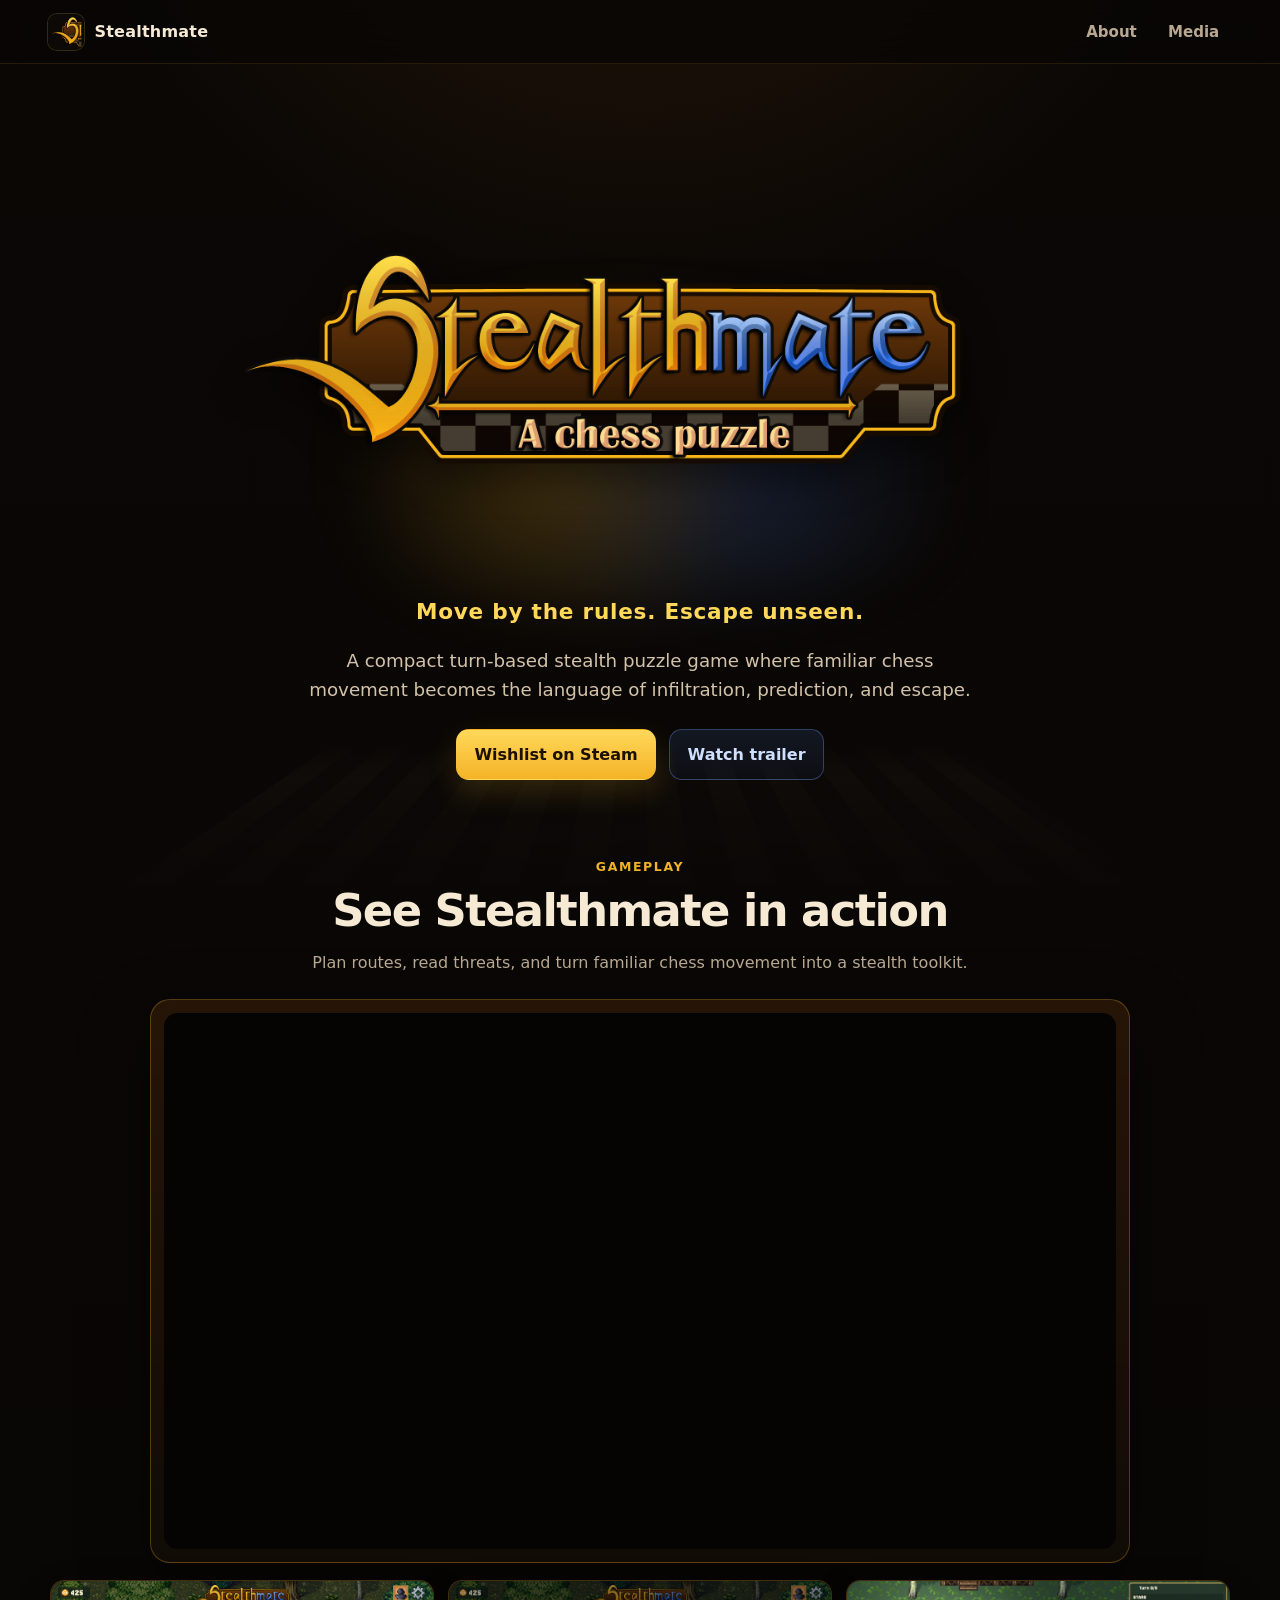
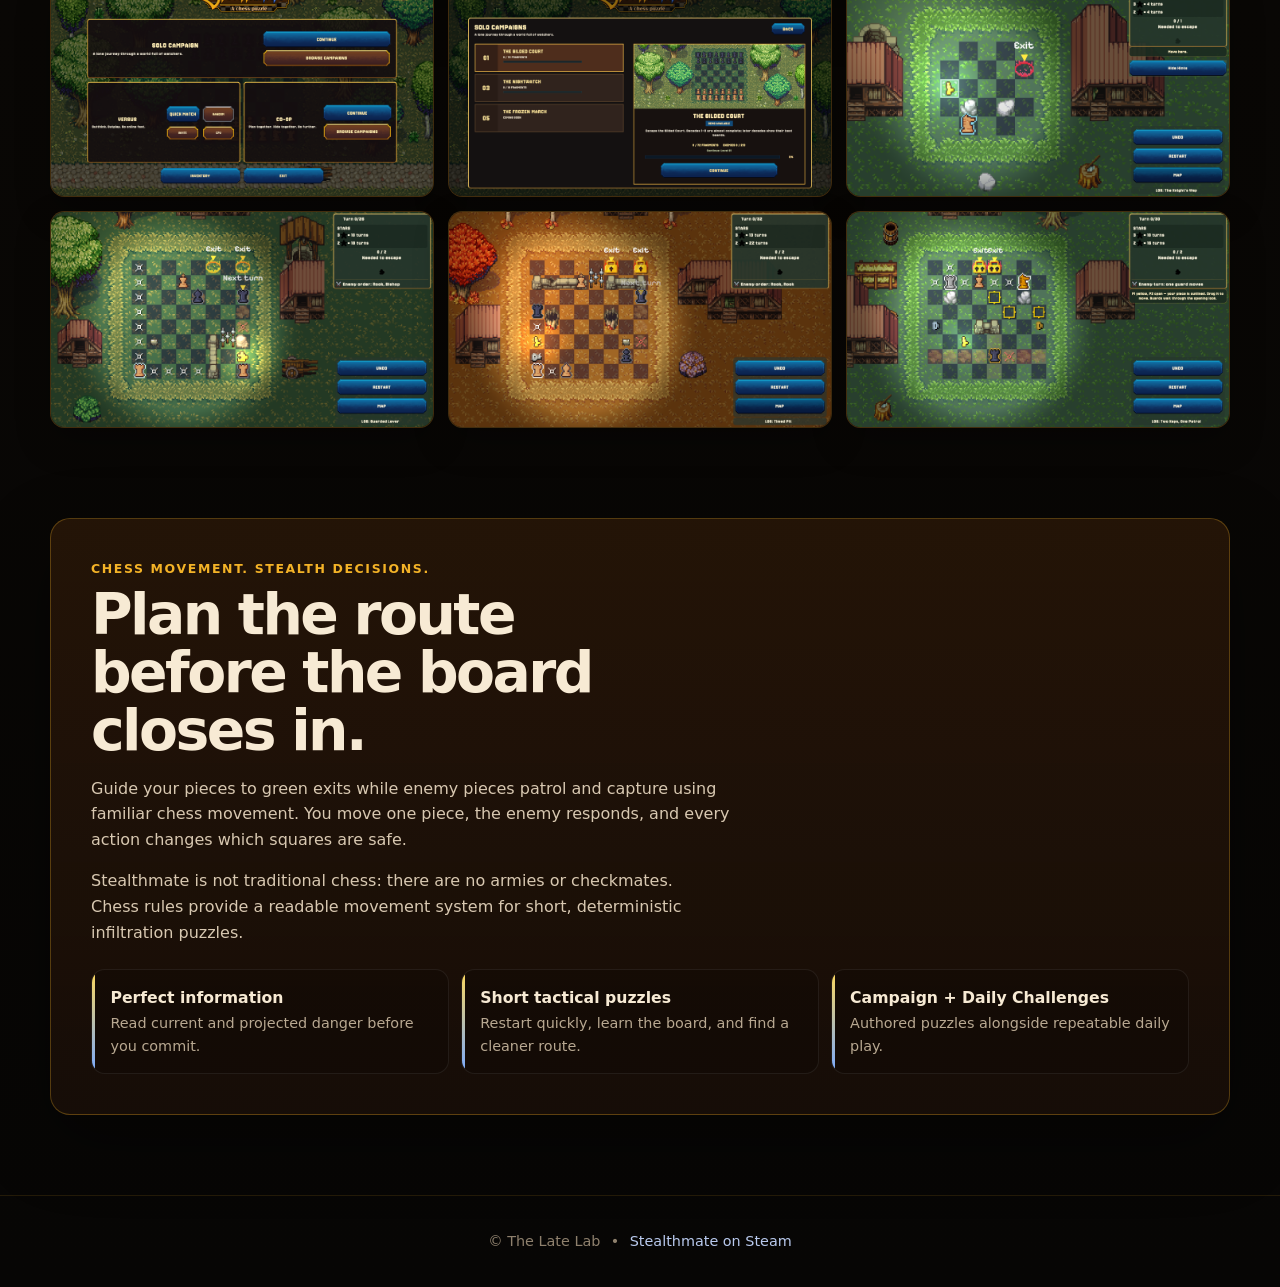
==== index.html @ ccfec822 "Embed the trailer from YouTube instead of the local MKV The MKV container does not play in Safari an" ====
<!doctype html>
<html lang="en">
<head>
  <meta charset="utf-8">
  <meta name="viewport" content="width=device-width, initial-scale=1">
  <title>Stealthmate — A Chess Puzzle</title>
  <meta name="description" content="A compact turn-based stealth puzzle game built around familiar chess movement. Move by the rules. Escape unseen.">
  <meta name="theme-color" content="#0d0906">
  <link rel="canonical" href="https://thelatelab.com/">
  <link rel="icon" type="image/png" href="assets/favicon.png">
  <meta property="og:type" content="website">
  <meta property="og:title" content="Stealthmate — A Chess Puzzle">
  <meta property="og:description" content="Move by the rules. Escape unseen. A turn-based stealth puzzle game built around familiar chess movement.">
  <meta property="og:url" content="https://thelatelab.com/">
  <meta property="og:image" content="https://thelatelab.com/assets/social-preview.jpg">
  <meta name="twitter:card" content="summary_large_image">
  <meta name="twitter:title" content="Stealthmate — A Chess Puzzle">
  <meta name="twitter:description" content="Move by the rules. Escape unseen.">
  <meta name="twitter:image" content="https://thelatelab.com/assets/social-preview.jpg">
  <link rel="stylesheet" href="styles.css">
</head>
<body>
  <a class="skip-link" href="#media">Skip to content</a>

  <header class="site-header">
    <a class="brand" href="#top" aria-label="Stealthmate home">
      <img src="assets/favicon.png" alt="" width="36" height="36">
      <span>Stealthmate</span>
    </a>
    <nav aria-label="Primary navigation">
      <a href="#about">About</a>
      <a href="#media">Media</a>
    </nav>
  </header>

  <main id="top">
    <section class="hero">
      <div class="hero-glow" aria-hidden="true"></div>
      <img
        class="hero-logo"
        src="assets/stealthmate-logo.png"
        alt="Stealthmate — A chess puzzle"
        width="1024"
        height="512"
      >
      <p class="tagline">Move by the rules. Escape unseen.</p>
      <p class="hero-copy">
        A compact turn-based stealth puzzle game where familiar chess movement becomes
        the language of infiltration, prediction, and escape.
      </p>
      <div class="hero-actions">
        <a class="button button-primary" href="https://store.steampowered.com/app/5141490/Stealthmate_A_chess_puzzle/">Wishlist on Steam</a>
        <a class="button button-secondary" href="#media">Watch trailer</a>
      </div>
    </section>

    <section class="media-section" id="media" aria-labelledby="media-title">
      <div class="section-heading">
        <p class="eyebrow">Gameplay</p>
        <h2 id="media-title">See Stealthmate in action</h2>
        <p>Plan routes, read threats, and turn familiar chess movement into a stealth toolkit.</p>
      </div>

      <div class="trailer-card">
        <iframe
          class="trailer-video"
          src="https://www.youtube-nocookie.com/embed/S05xS2dZ-og?rel=0"
          title="Stealthmate trailer"
          allow="accelerometer; autoplay; clipboard-write; encrypted-media; gyroscope; picture-in-picture; web-share"
          referrerpolicy="strict-origin-when-cross-origin"
          allowfullscreen
        ></iframe>
      </div>

      <div class="screenshot-grid" aria-label="Stealthmate gameplay screenshots">
        <a href="assets/Image%20Sequence_001_0000.png" class="screenshot-card">
          <img src="assets/Image%20Sequence_001_0000.png" alt="Stealthmate main menu with Solo Campaign, Versus and Co-op modes" width="1920" height="1080" loading="lazy">
        </a>
        <a href="assets/Image%20Sequence_001_0172.png" class="screenshot-card">
          <img src="assets/Image%20Sequence_001_0172.png" alt="Solo campaign selection showing The Gilded Court, The Nightwatch and The Frozen March" width="1920" height="1080" loading="lazy">
        </a>
        <a href="assets/Image%20Sequence_001_0585.png" class="screenshot-card">
          <img src="assets/Image%20Sequence_001_0585.png" alt="A knight sneaking toward the exit on a small forest board" width="1920" height="1080" loading="lazy">
        </a>
        <a href="assets/Image%20Sequence_002_0000.png" class="screenshot-card">
          <img src="assets/Image%20Sequence_002_0000.png" alt="Guarded Lever puzzle with enemy rook and bishop patrolling near two exits" width="1920" height="1080" loading="lazy">
        </a>
        <a href="assets/Image%20Sequence_002_0072.png" class="screenshot-card">
          <img src="assets/Image%20Sequence_002_0072.png" alt="Timed Pit puzzle on an autumn board with locked exits and enemy rooks" width="1920" height="1080" loading="lazy">
        </a>
        <a href="assets/Image%20Sequence_002_0467.png" class="screenshot-card">
          <img src="assets/Image%20Sequence_002_0467.png" alt="Two Keys, One Patrol co-op puzzle with keys, locked exits and a guard rook" width="1920" height="1080" loading="lazy">
        </a>
      </div>
    </section>

    <section class="content-grid" aria-label="Stealthmate">
      <article class="about-card" id="about">
        <p class="eyebrow">Chess movement. Stealth decisions.</p>
        <h1>Plan the route before the board closes in.</h1>
        <p>
          Guide your pieces to green exits while enemy pieces patrol and capture using
          familiar chess movement. You move one piece, the enemy responds, and every
          action changes which squares are safe.
        </p>
        <p>
          Stealthmate is not traditional chess: there are no armies or checkmates.
          Chess rules provide a readable movement system for short, deterministic
          infiltration puzzles.
        </p>

        <div class="feature-list" aria-label="Game features">
          <div class="feature">
            <strong>Perfect information</strong>
            <span>Read current and projected danger before you commit.</span>
          </div>
          <div class="feature">
            <strong>Short tactical puzzles</strong>
            <span>Restart quickly, learn the board, and find a cleaner route.</span>
          </div>
          <div class="feature">
            <strong>Campaign + Daily Challenges</strong>
            <span>Authored puzzles alongside repeatable daily play.</span>
          </div>
        </div>
      </article>
    </section>
  </main>

  <footer>
    <span>© The Late Lab</span>
    <span aria-hidden="true">•</span>
    <a href="https://store.steampowered.com/app/5141490/Stealthmate_A_chess_puzzle/">Stealthmate on Steam</a>
  </footer>
</body>
</html>
---- styles.css ----
:root {
  --bg: #090705;
  --bg-raised: #120c07;
  --panel: #1b1008;
  --panel-2: #2b1608;
  --line: rgba(244, 179, 39, 0.28);
  --gold: #f4b327;
  --gold-bright: #ffd85a;
  --blue: #78a9ff;
  --blue-deep: #315fbc;
  --cream: #f5dfbb;
  --text: #f7ead4;
  --muted: #b8a891;
  --shadow: 0 26px 70px rgba(0, 0, 0, 0.38);
}

* { box-sizing: border-box; }

html {
  scroll-behavior: smooth;
  color-scheme: dark;
}

body {
  margin: 0;
  min-width: 280px;
  background:
    radial-gradient(circle at 50% -10%, rgba(111, 66, 17, 0.32), transparent 38rem),
    linear-gradient(180deg, #0a0705 0%, #090705 55%, #070605 100%);
  color: var(--text);
  font-family: Inter, ui-sans-serif, system-ui, -apple-system, BlinkMacSystemFont, "Segoe UI", sans-serif;
  line-height: 1.6;
}

a { color: inherit; }

.skip-link {
  position: absolute;
  left: 1rem;
  top: -4rem;
  z-index: 100;
  padding: .7rem 1rem;
  border-radius: .5rem;
  background: var(--gold);
  color: #201100;
  font-weight: 800;
}

.skip-link:focus { top: 1rem; }

.site-header {
  position: sticky;
  top: 0;
  z-index: 20;
  display: flex;
  align-items: center;
  justify-content: space-between;
  min-height: 64px;
  padding: .75rem clamp(1rem, 4vw, 3rem);
  border-bottom: 1px solid rgba(244, 179, 39, .12);
  background: rgba(9, 7, 5, .84);
  backdrop-filter: blur(16px);
}

.brand {
  display: inline-flex;
  align-items: center;
  gap: .65rem;
  text-decoration: none;
  font-weight: 850;
  letter-spacing: .015em;
}

.brand img {
  border-radius: 9px;
  box-shadow: 0 0 0 1px rgba(255, 216, 90, .18);
}

nav {
  display: flex;
  align-items: center;
  gap: .35rem;
}

nav a {
  padding: .48rem .8rem;
  border-radius: .65rem;
  color: var(--muted);
  text-decoration: none;
  font-size: .94rem;
  font-weight: 700;
}

nav a:hover,
nav a:focus-visible {
  color: var(--text);
  background: rgba(255, 255, 255, .06);
}

main {
  width: min(1180px, calc(100% - 2rem));
  margin: 0 auto;
}

.hero {
  position: relative;
  isolation: isolate;
  display: grid;
  place-items: center;
  text-align: center;
  padding: clamp(3.5rem, 8vw, 7rem) 0 clamp(3rem, 6vw, 5rem);
}

.hero::after {
  content: "";
  position: absolute;
  z-index: -2;
  inset: 24% 10% 0;
  background:
    linear-gradient(90deg, rgba(75, 62, 49, .11) 50%, rgba(24, 20, 16, .11) 50%);
  background-size: 80px 80px;
  mask-image: linear-gradient(180deg, transparent 0%, rgba(0,0,0,.7) 32%, transparent 95%);
  transform: perspective(800px) rotateX(68deg) translateY(22%);
  transform-origin: center bottom;
}

.hero-glow {
  position: absolute;
  z-index: -1;
  width: min(760px, 90vw);
  height: 300px;
  border-radius: 50%;
  background:
    radial-gradient(circle at 38% 50%, rgba(244, 179, 39, .24), transparent 42%),
    radial-gradient(circle at 64% 55%, rgba(76, 128, 231, .19), transparent 42%);
  filter: blur(30px);
}

.hero-logo {
  width: min(850px, 94vw);
  height: auto;
  object-fit: contain;
  filter: drop-shadow(0 16px 18px rgba(0,0,0,.46));
}

.tagline {
  margin: .2rem 0 0;
  color: var(--gold-bright);
  font-size: clamp(1.05rem, 2.3vw, 1.35rem);
  font-weight: 850;
  letter-spacing: .035em;
}

.hero-copy {
  max-width: 690px;
  margin: 1rem auto 0;
  color: #d3c2aa;
  font-size: clamp(1rem, 1.8vw, 1.14rem);
}

.hero-actions {
  display: flex;
  flex-wrap: wrap;
  justify-content: center;
  gap: .8rem;
  margin-top: 1.6rem;
}

.button {
  display: inline-flex;
  min-height: 46px;
  align-items: center;
  justify-content: center;
  padding: .72rem 1.1rem;
  border: 1px solid transparent;
  border-radius: .8rem;
  text-decoration: none;
  font-weight: 850;
  transition: transform .15s ease, box-shadow .15s ease, border-color .15s ease;
}

.button:hover { transform: translateY(-1px); }

.button-primary {
  color: #1c1000;
  background: linear-gradient(180deg, var(--gold-bright), var(--gold));
  box-shadow: 0 12px 30px rgba(244, 179, 39, .16);
}

.button-secondary {
  border-color: rgba(120, 169, 255, .32);
  color: #cfe0ff;
  background: linear-gradient(180deg, rgba(81, 126, 217, .14), rgba(31, 62, 124, .10));
}

.media-section {
  scroll-margin-top: 88px;
  padding: 0 0 clamp(4rem, 7vw, 6rem);
}

.section-heading {
  max-width: 720px;
  margin: 0 auto 1.5rem;
  text-align: center;
}

.section-heading h2 {
  font-size: clamp(1.8rem, 4vw, 2.8rem);
  letter-spacing: -.035em;
}

.section-heading > p:last-child {
  margin: .75rem auto 0;
  color: var(--muted);
}

.trailer-card {
  width: min(100%, 980px);
  margin: 0 auto;
  padding: .8rem;
  border: 1px solid var(--line);
  border-radius: 1.25rem;
  background: linear-gradient(180deg, rgba(52, 28, 9, .68), rgba(18, 12, 7, .96));
  box-shadow: var(--shadow);
}

.trailer-video {
  display: block;
  width: 100%;
  aspect-ratio: 16 / 9;
  border: 0;
  border-radius: .85rem;
  background: #050403;
}


.screenshot-grid {
  display: grid;
  grid-template-columns: repeat(3, minmax(0, 1fr));
  gap: .9rem;
  margin-top: 1.1rem;
}

.screenshot-card {
  position: relative;
  display: block;
  overflow: hidden;
  border: 1px solid rgba(244, 179, 39, .18);
  border-radius: .9rem;
  background: var(--panel);
  box-shadow: 0 14px 34px rgba(0, 0, 0, .28);
}

.screenshot-card::after {
  content: "View full size";
  position: absolute;
  right: .55rem;
  bottom: .55rem;
  padding: .3rem .55rem;
  border: 1px solid rgba(255,255,255,.11);
  border-radius: .45rem;
  background: rgba(8, 6, 4, .78);
  color: var(--cream);
  font-size: .72rem;
  font-weight: 800;
  opacity: 0;
  transform: translateY(5px);
  transition: opacity .15s ease, transform .15s ease;
}

.screenshot-card:hover::after,
.screenshot-card:focus-visible::after {
  opacity: 1;
  transform: translateY(0);
}

.screenshot-card img {
  display: block;
  width: 100%;
  height: auto;
  aspect-ratio: 16 / 9;
  object-fit: cover;
  transition: transform .2s ease;
}

.screenshot-card:hover img,
.screenshot-card:focus-visible img {
  transform: scale(1.015);
}

.content-grid {
  display: grid;
  grid-template-columns: minmax(0, 1fr);
  gap: clamp(1rem, 3vw, 2.4rem);
  padding-bottom: 5rem;
}

.about-card {
  scroll-margin-top: 88px;
  border: 1px solid var(--line);
  border-radius: 1.25rem;
  background:
    linear-gradient(180deg, rgba(52, 28, 9, .64), rgba(24, 14, 8, .92));
  box-shadow: var(--shadow);
  padding: clamp(1.45rem, 4vw, 2.5rem);
}

.eyebrow {
  margin: 0 0 .45rem;
  color: var(--gold);
  font-size: .78rem;
  font-weight: 900;
  letter-spacing: .13em;
  text-transform: uppercase;
}

h1, h2, p { text-wrap: pretty; }

h1 {
  max-width: 15ch;
  margin: 0 0 1rem;
  font-size: clamp(2rem, 5vw, 3.55rem);
  line-height: 1.02;
  letter-spacing: -.045em;
}

h2 {
  margin: 0;
  font-size: 1.45rem;
  line-height: 1.2;
}

.about-card > p:not(.eyebrow) {
  max-width: 64ch;
  color: #d8c8b1;
}

.feature-list {
  display: grid;
  gap: .72rem;
  grid-template-columns: repeat(3, minmax(0, 1fr));
  margin-top: 1.5rem;
}

.feature {
  position: relative;
  display: grid;
  gap: .15rem;
  padding: .9rem 1rem .9rem 1.15rem;
  border: 1px solid rgba(255,255,255,.07);
  border-radius: .85rem;
  background: rgba(0,0,0,.17);
  overflow: hidden;
}

.feature::before {
  content: "";
  position: absolute;
  inset: 0 auto 0 0;
  width: 3px;
  background: linear-gradient(var(--gold-bright), var(--blue));
}

.feature strong { font-size: .98rem; }
.feature span { color: var(--muted); font-size: .9rem; }


footer {
  display: flex;
  justify-content: center;
  align-items: center;
  gap: .65rem;
  min-height: 92px;
  padding: 1.5rem;
  border-top: 1px solid rgba(244, 179, 39, .12);
  color: #8e806d;
  font-size: .9rem;
}

footer a { color: #b8c9ed; text-decoration: none; }

@media (max-width: 700px) {
  .site-header { padding-inline: 1rem; }
  .hero { padding-top: 2.7rem; }
  .hero-actions { width: 100%; }
  .button { flex: 1 1 100%; }
  .screenshot-grid { grid-template-columns: 1fr; }
  .screenshot-card::after { opacity: 1; transform: none; }
  .feature-list { grid-template-columns: 1fr; }
  footer { flex-wrap: wrap; }
}

@media (prefers-reduced-motion: reduce) {
  html { scroll-behavior: auto; }
  .button,
  .screenshot-card::after,
  .screenshot-card img { transition: none; }
}
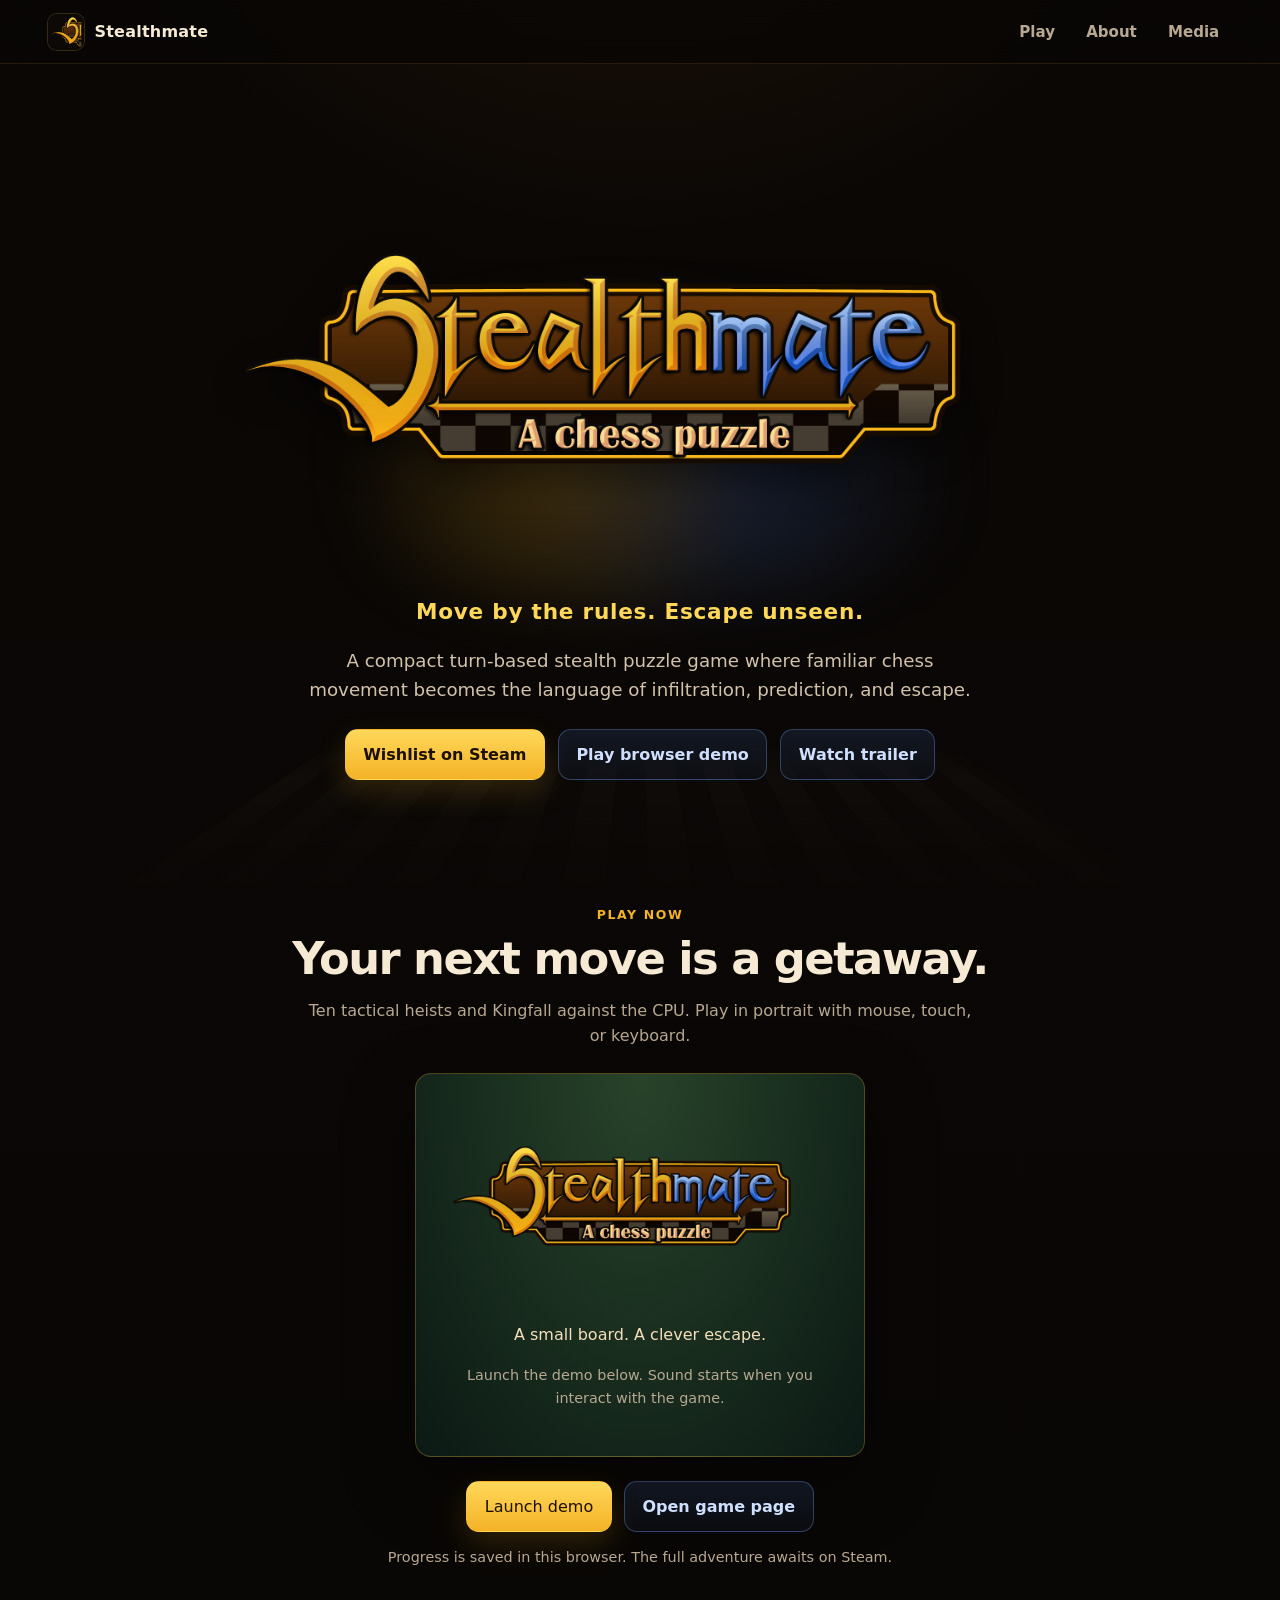
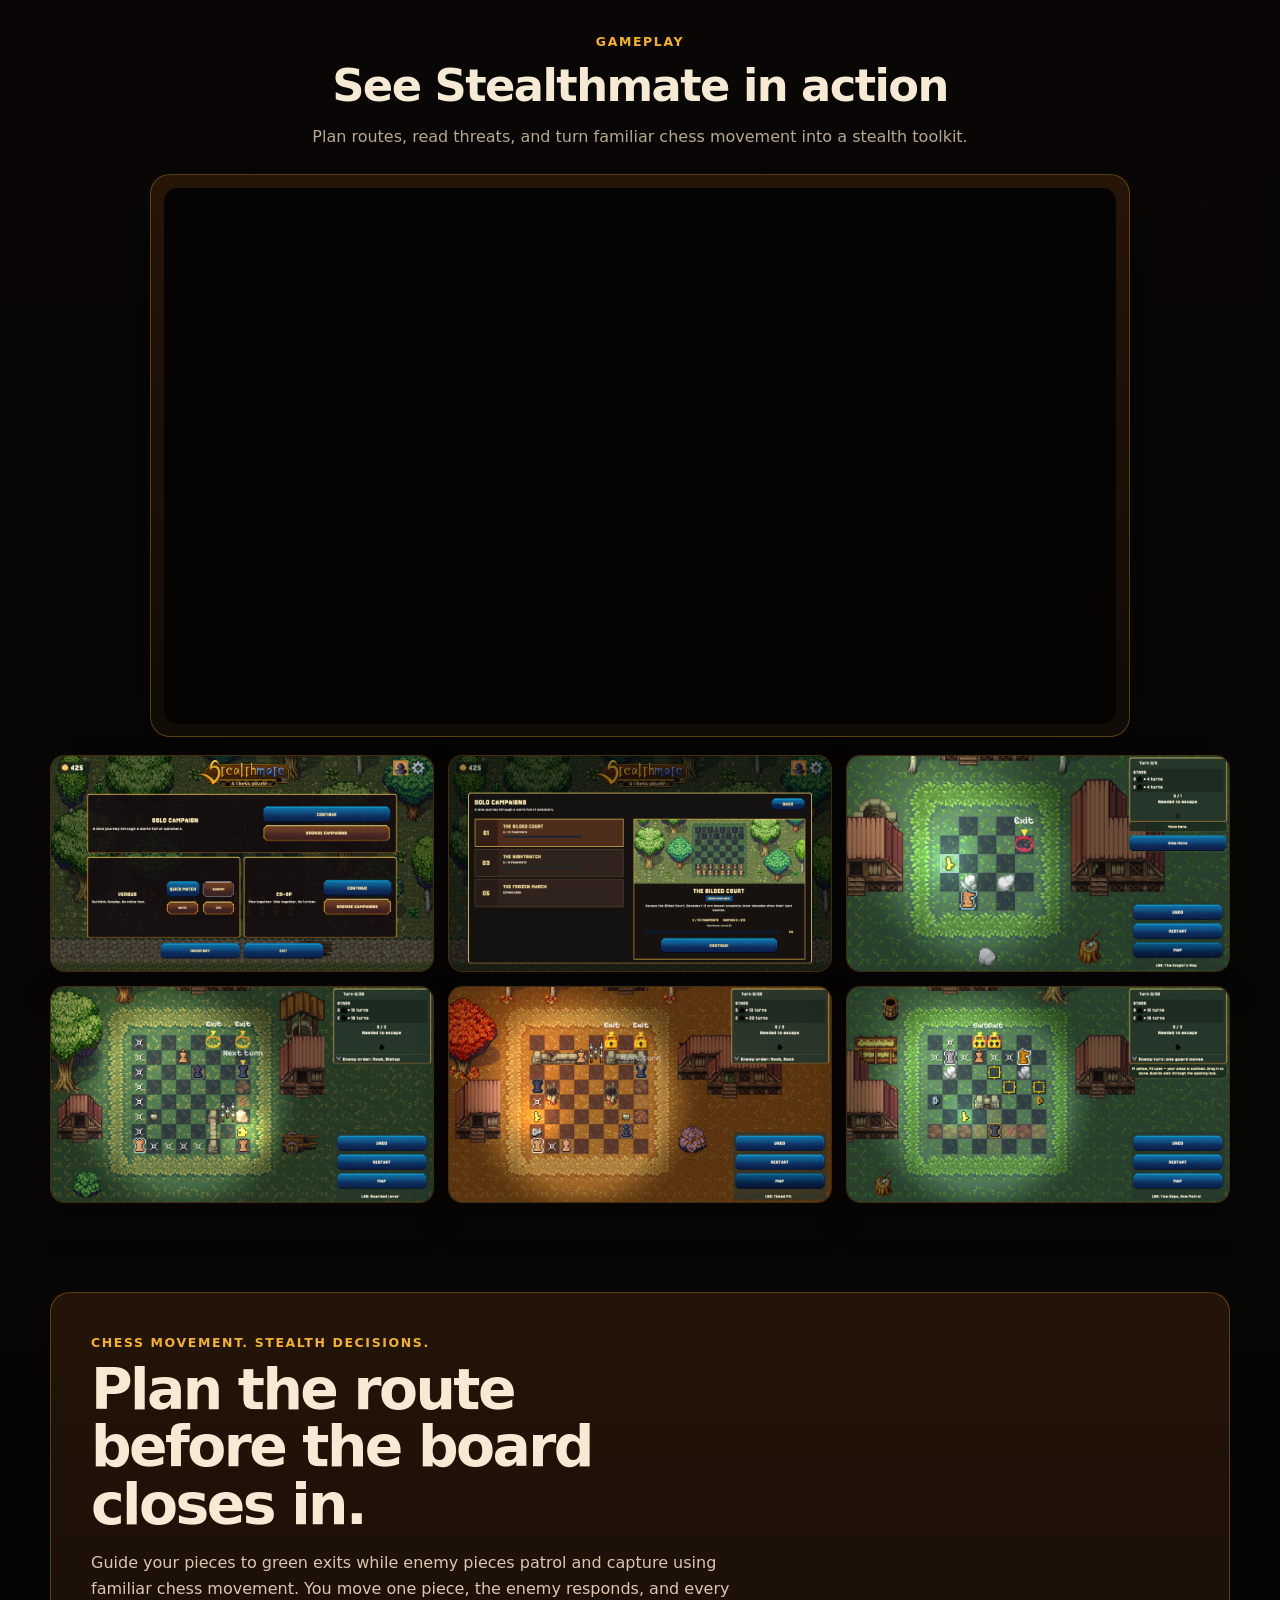
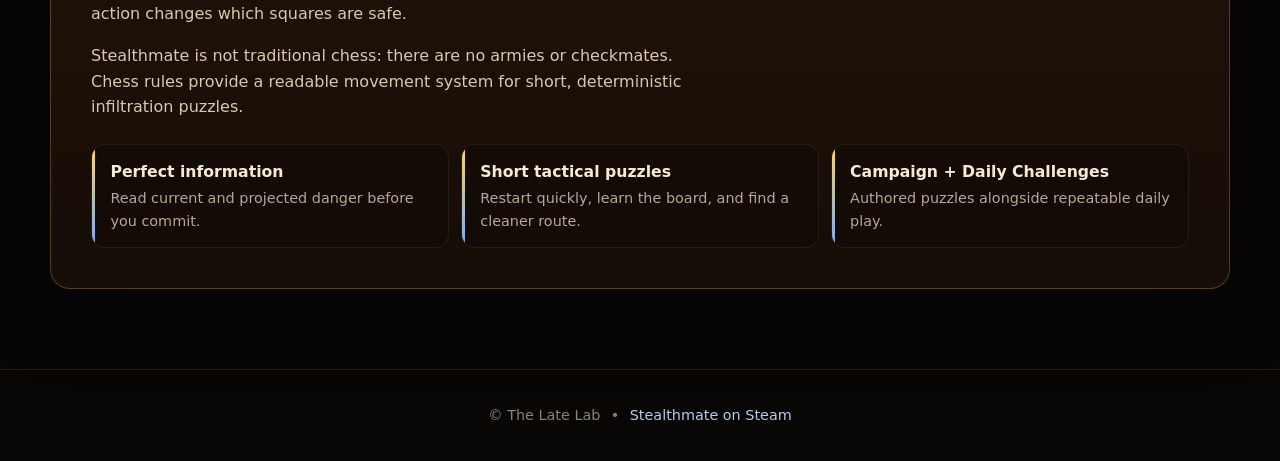
==== commit 07f01c16: "Embed the browser demo and publish production files from private source" ====
--- a/index.html
+++ b/index.html
@@ -28,6 +28,7 @@
       <span>Stealthmate</span>
     </a>
     <nav aria-label="Primary navigation">
+      <a href="#play">Play</a>
       <a href="#about">About</a>
       <a href="#media">Media</a>
     </nav>
@@ -50,8 +51,31 @@
       </p>
       <div class="hero-actions">
         <a class="button button-primary" href="https://store.steampowered.com/app/5141490/Stealthmate_A_chess_puzzle/">Wishlist on Steam</a>
+        <a class="button button-secondary" href="#play">Play browser demo</a>
         <a class="button button-secondary" href="#media">Watch trailer</a>
       </div>
+    </section>
+
+    <section class="demo-section" id="play" aria-labelledby="demo-title">
+      <div class="section-heading">
+        <p class="eyebrow">Play now</p>
+        <h2 id="demo-title">Your next move is a getaway.</h2>
+        <p>Ten tactical heists and Kingfall against the CPU. Play in portrait with mouse, touch, or keyboard.</p>
+      </div>
+      <div id="demo-slot" class="demo-slot">
+        <div class="demo-cover">
+          <img src="assets/stealthmate-logo.png" alt="Stealthmate" width="1024" height="512" loading="lazy">
+          <p>A small board. A clever escape.</p>
+          <p>Launch the demo below. Sound starts when you interact with the game.</p>
+        </div>
+      </div>
+      <div class="demo-controls">
+        <button class="button button-primary" id="launch-demo" type="button">Launch demo</button>
+        <button class="button button-secondary" id="fullscreen-demo" type="button" hidden>Fullscreen</button>
+        <a class="button button-secondary" href="/play/stealthmate/">Open game page</a>
+      </div>
+      <noscript><p><a href="/play/stealthmate/">Play the demo on its own page.</a></p></noscript>
+      <p class="demo-note">Progress is saved in this browser. The full adventure awaits on Steam.</p>
     </section>
 
     <section class="media-section" id="media" aria-labelledby="media-title">
@@ -64,7 +88,7 @@
       <div class="trailer-card">
         <iframe
           class="trailer-video"
-          src="https://www.youtube-nocookie.com/embed/S05xS2dZ-og?rel=0"
+          src="https://www.youtube-nocookie.com/embed/5FUGb1wfIfI?rel=0"
           title="Stealthmate trailer"
           allow="accelerometer; autoplay; clipboard-write; encrypted-media; gyroscope; picture-in-picture; web-share"
           referrerpolicy="strict-origin-when-cross-origin"
@@ -132,5 +156,6 @@
     <span aria-hidden="true">•</span>
     <a href="https://store.steampowered.com/app/5141490/Stealthmate_A_chess_puzzle/">Stealthmate on Steam</a>
   </footer>
+  <script src="demo.js" defer></script>
 </body>
 </html>
--- a/styles.css
+++ b/styles.css
@@ -396,3 +396,16 @@
   .screenshot-card::after,
   .screenshot-card img { transition: none; }
 }
+.demo-section { max-width: 1100px; margin: 0 auto; padding: 3rem 1.5rem; text-align: center; scroll-margin-top: 80px; }
+.demo-slot { display: grid; place-items: center; min-height: 320px; margin: 1.5rem auto; }
+.demo-cover { width: min(100%, 450px); padding: 2rem 1.5rem; border: 1px solid var(--line); border-radius: 1rem; background: radial-gradient(ellipse at top, #28432a, #0b1914); box-shadow: var(--shadow); }
+.demo-cover img { display: block; width: 100%; height: auto; }
+.demo-cover p { color: var(--cream); }
+.demo-cover p:last-child { font-size: .9rem; color: var(--muted); }
+.demo-frame { display: block; width: min(100%, 450px); aspect-ratio: 9 / 16; height: auto; border: 1px solid var(--line); border-radius: .75rem; background: #0b1926; box-shadow: var(--shadow); }
+.demo-frame:fullscreen { width: 100vw; height: 100dvh; border: 0; border-radius: 0; }
+.demo-controls { display: flex; justify-content: center; flex-wrap: wrap; gap: .75rem; }
+.demo-controls button { font: inherit; cursor: pointer; }
+.demo-controls [hidden] { display: none; }
+.demo-note { color: var(--muted); font-size: .9rem; }
+@media (max-width: 700px) { .demo-section { padding-inline: 1rem; } }
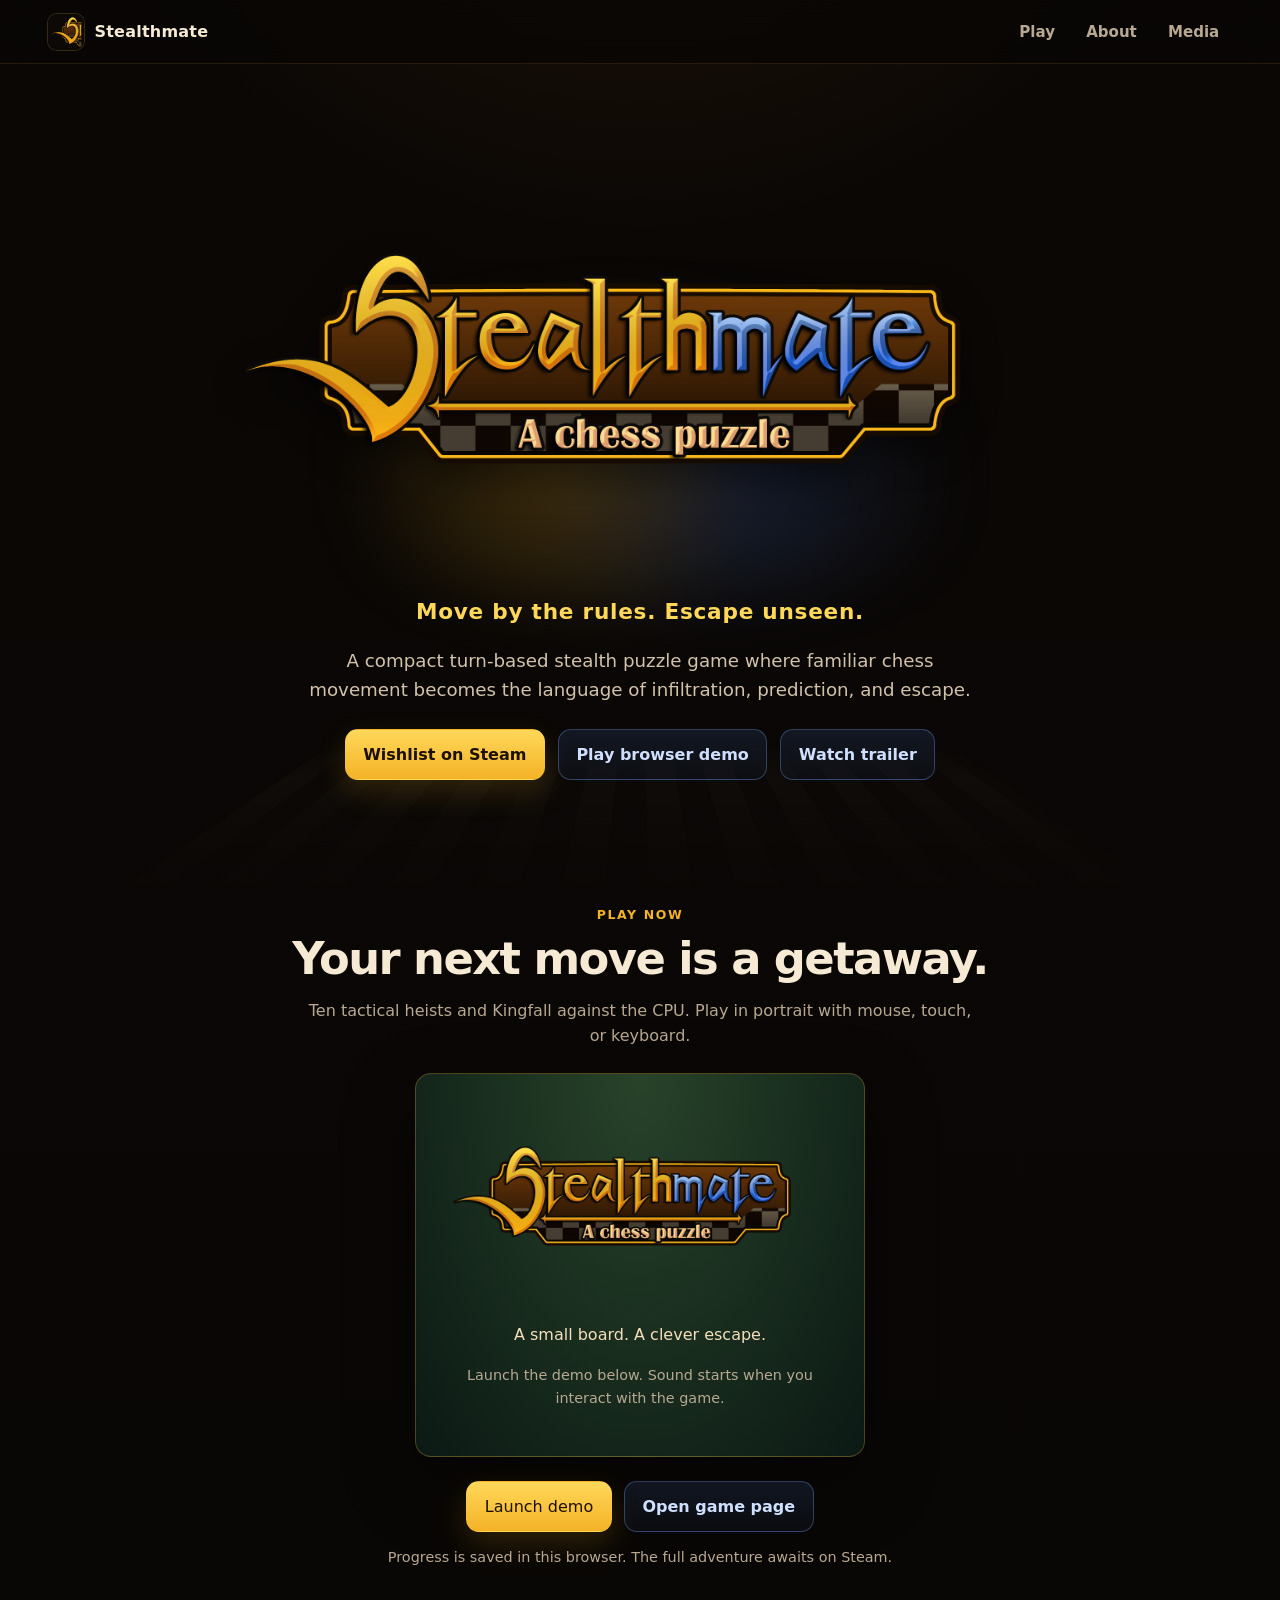
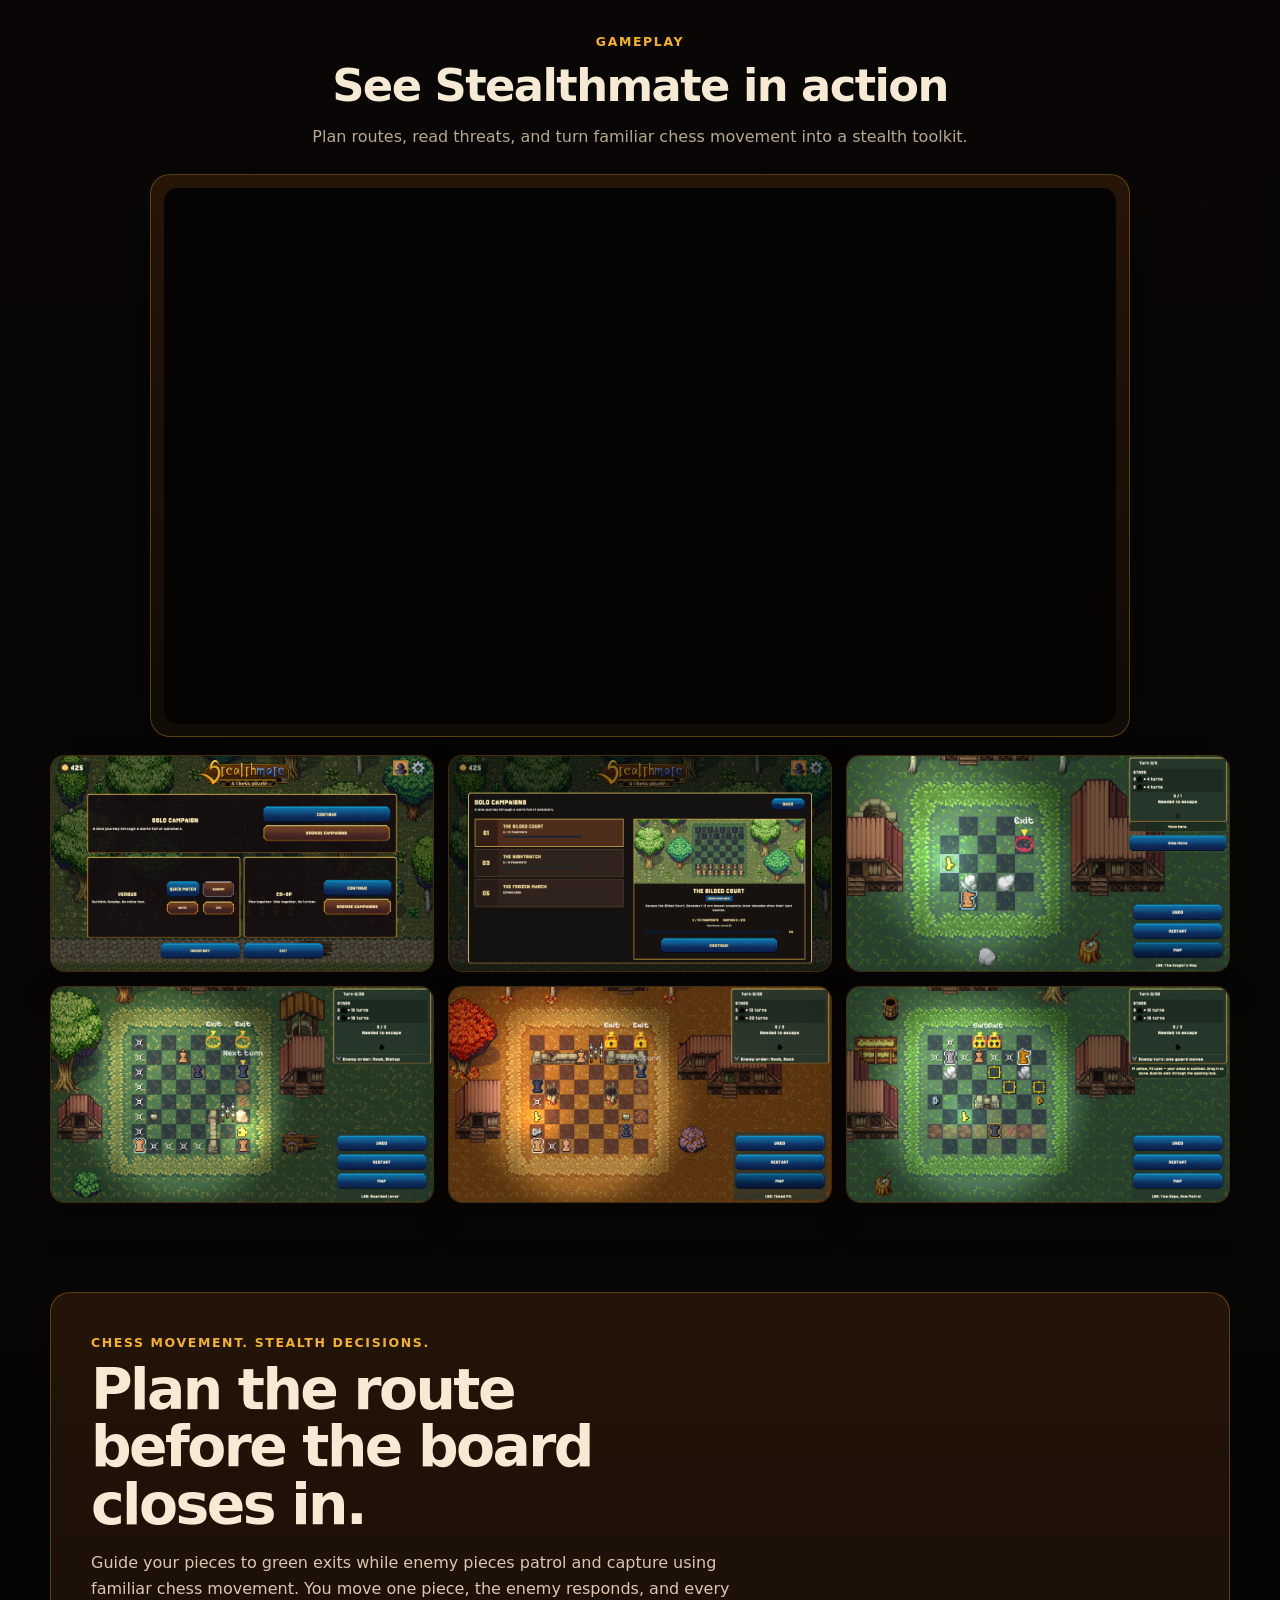
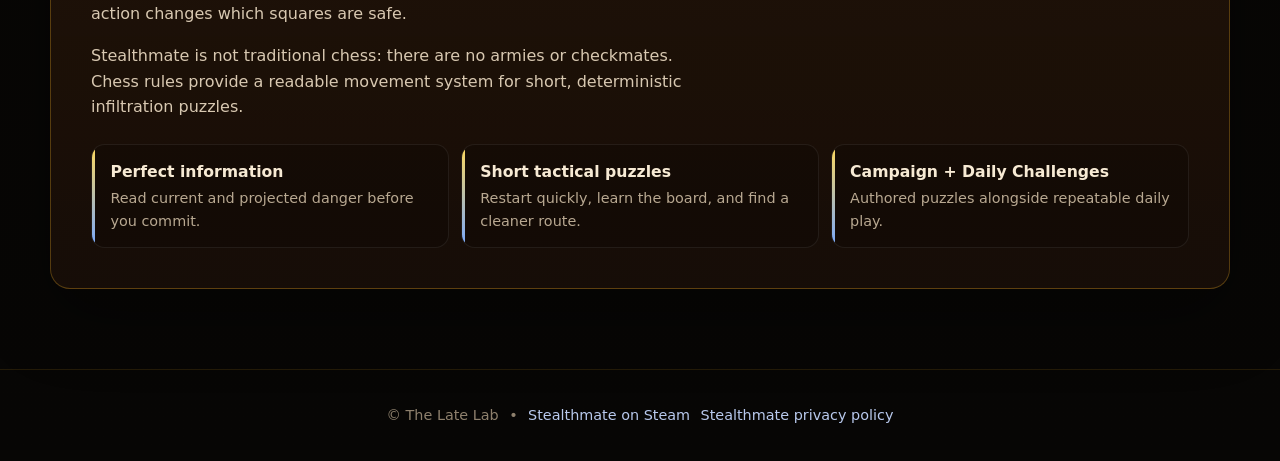
==== commit 5caec499: "Publish Stealthmate privacy notice and browser demo disclosures" ====
--- a/index.html
+++ b/index.html
@@ -155,6 +155,7 @@
     <span>© The Late Lab</span>
     <span aria-hidden="true">•</span>
     <a href="https://store.steampowered.com/app/5141490/Stealthmate_A_chess_puzzle/">Stealthmate on Steam</a>
+    <a href="/stealthmate/policy/">Stealthmate privacy policy</a>
   </footer>
   <script src="demo.js" defer></script>
 </body>
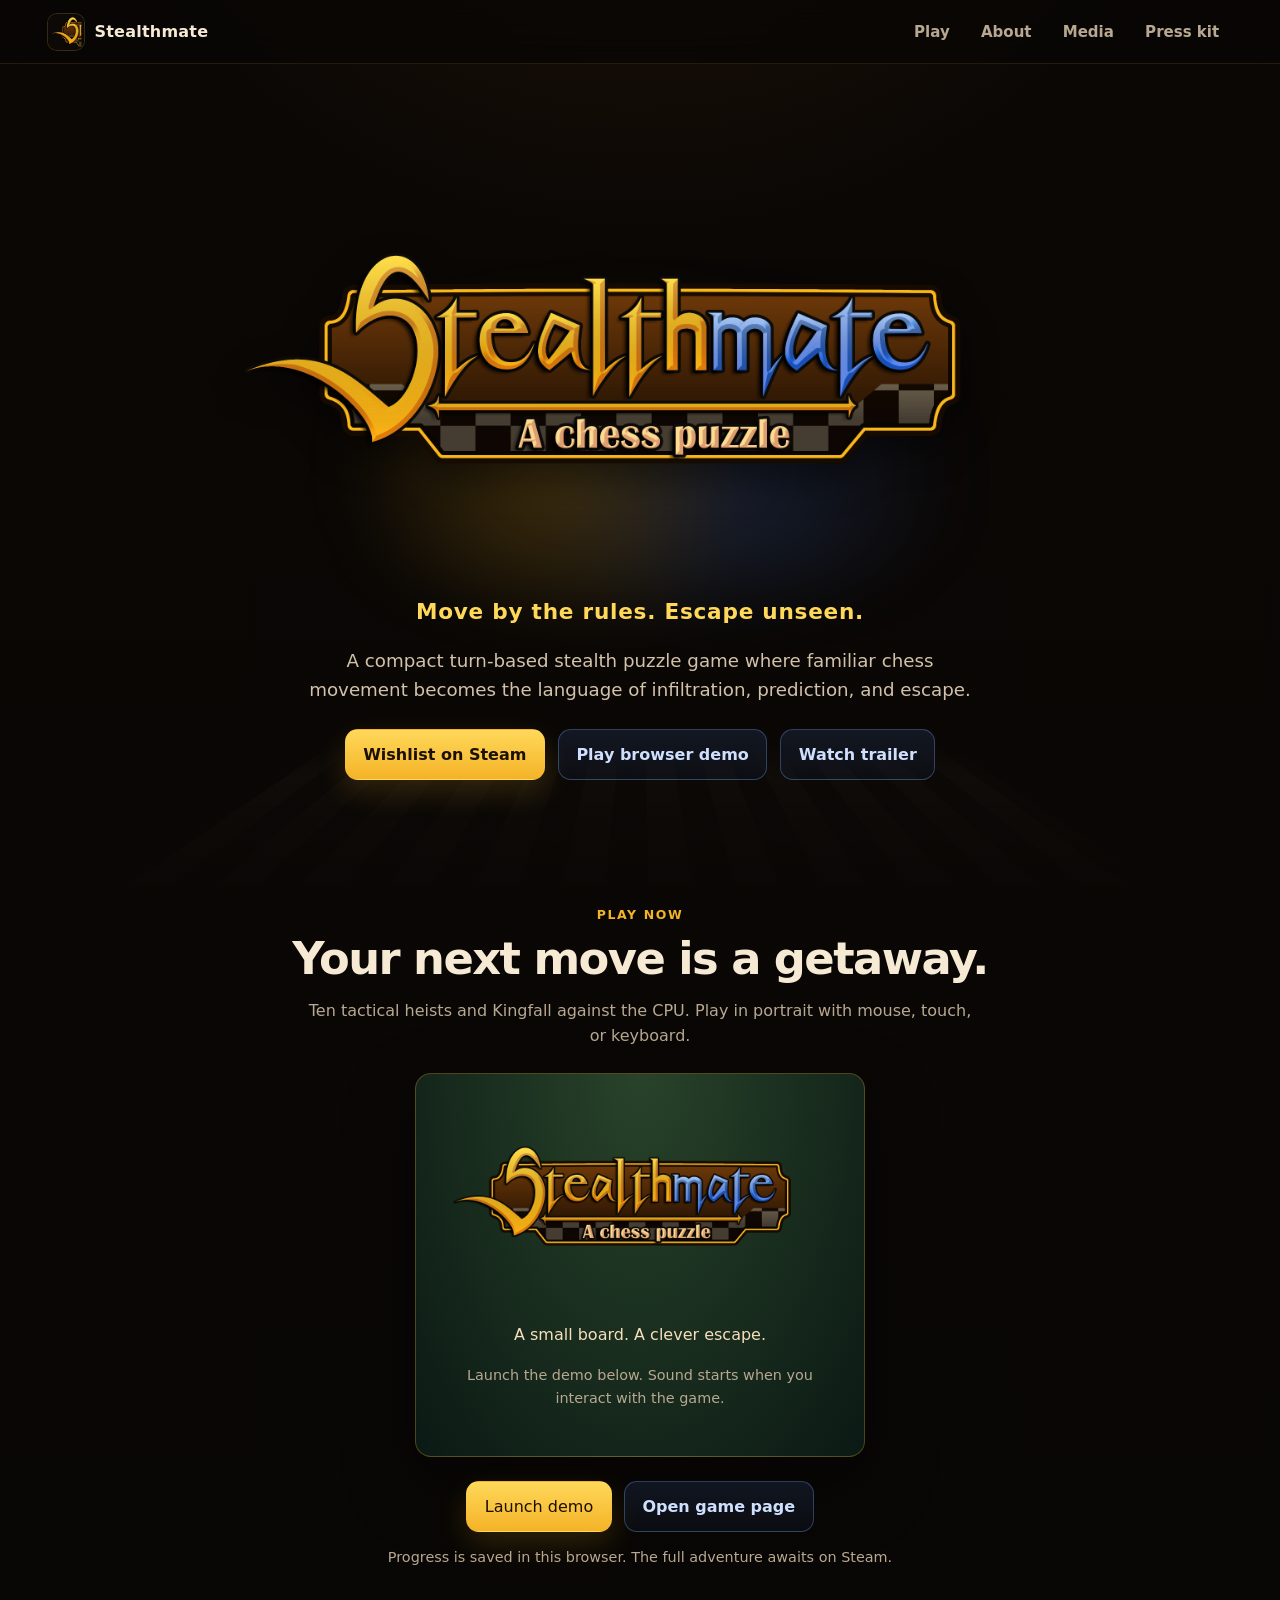
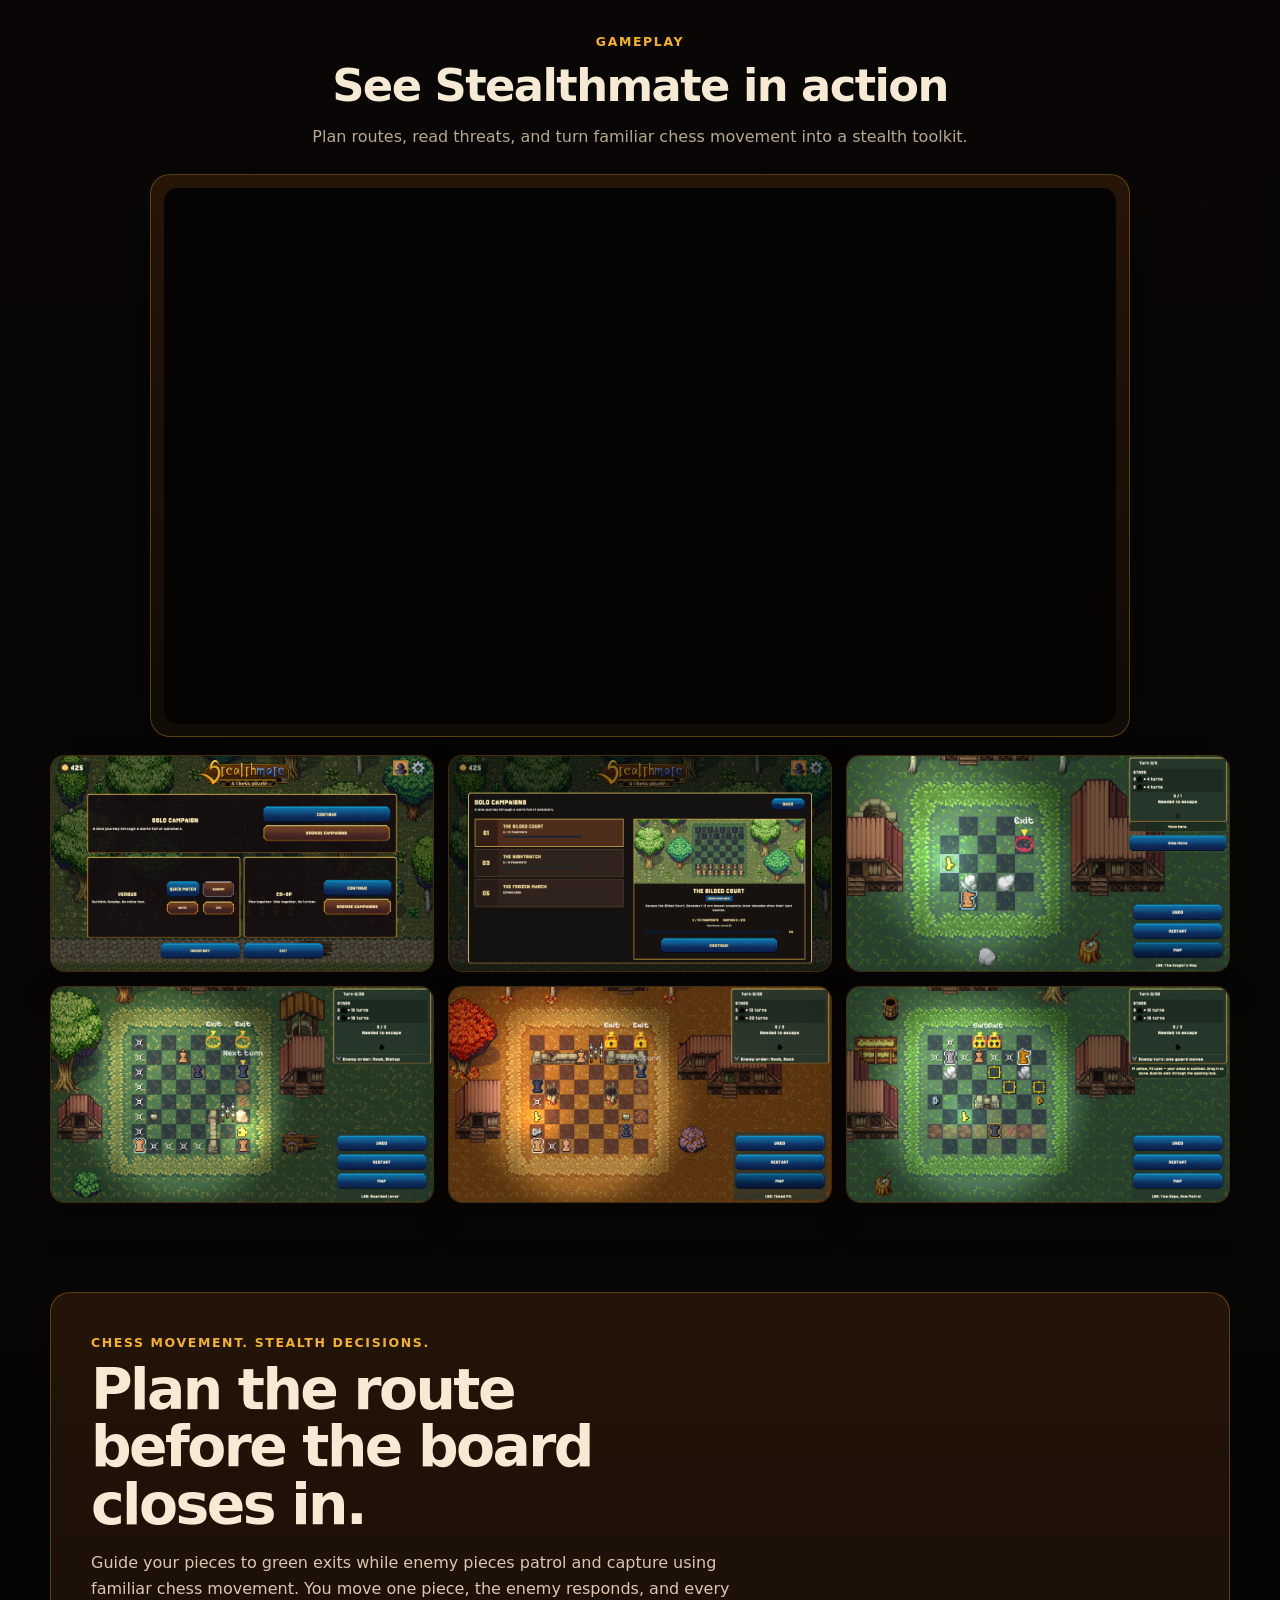
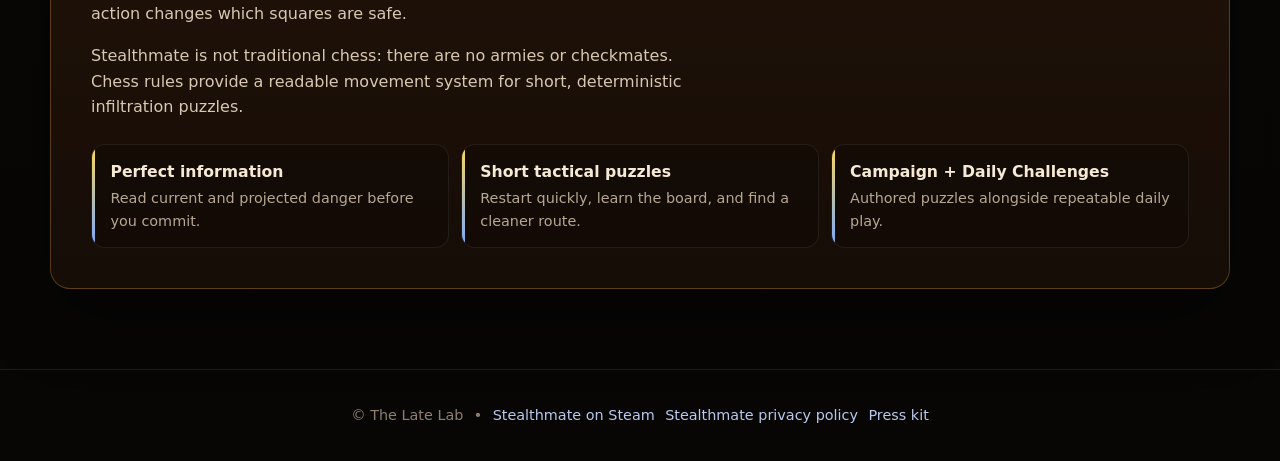
==== commit 32c67e26: "Publish initial Stealthmate press kit and homepage navigation" ====
--- a/index.html
+++ b/index.html
@@ -31,6 +31,7 @@
       <a href="#play">Play</a>
       <a href="#about">About</a>
       <a href="#media">Media</a>
+      <a href="/stealthmate/press/">Press kit</a>
     </nav>
   </header>
 
@@ -156,6 +157,7 @@
     <span aria-hidden="true">•</span>
     <a href="https://store.steampowered.com/app/5141490/Stealthmate_A_chess_puzzle/">Stealthmate on Steam</a>
     <a href="/stealthmate/policy/">Stealthmate privacy policy</a>
+    <a href="/stealthmate/press/">Press kit</a>
   </footer>
   <script src="demo.js" defer></script>
 </body>
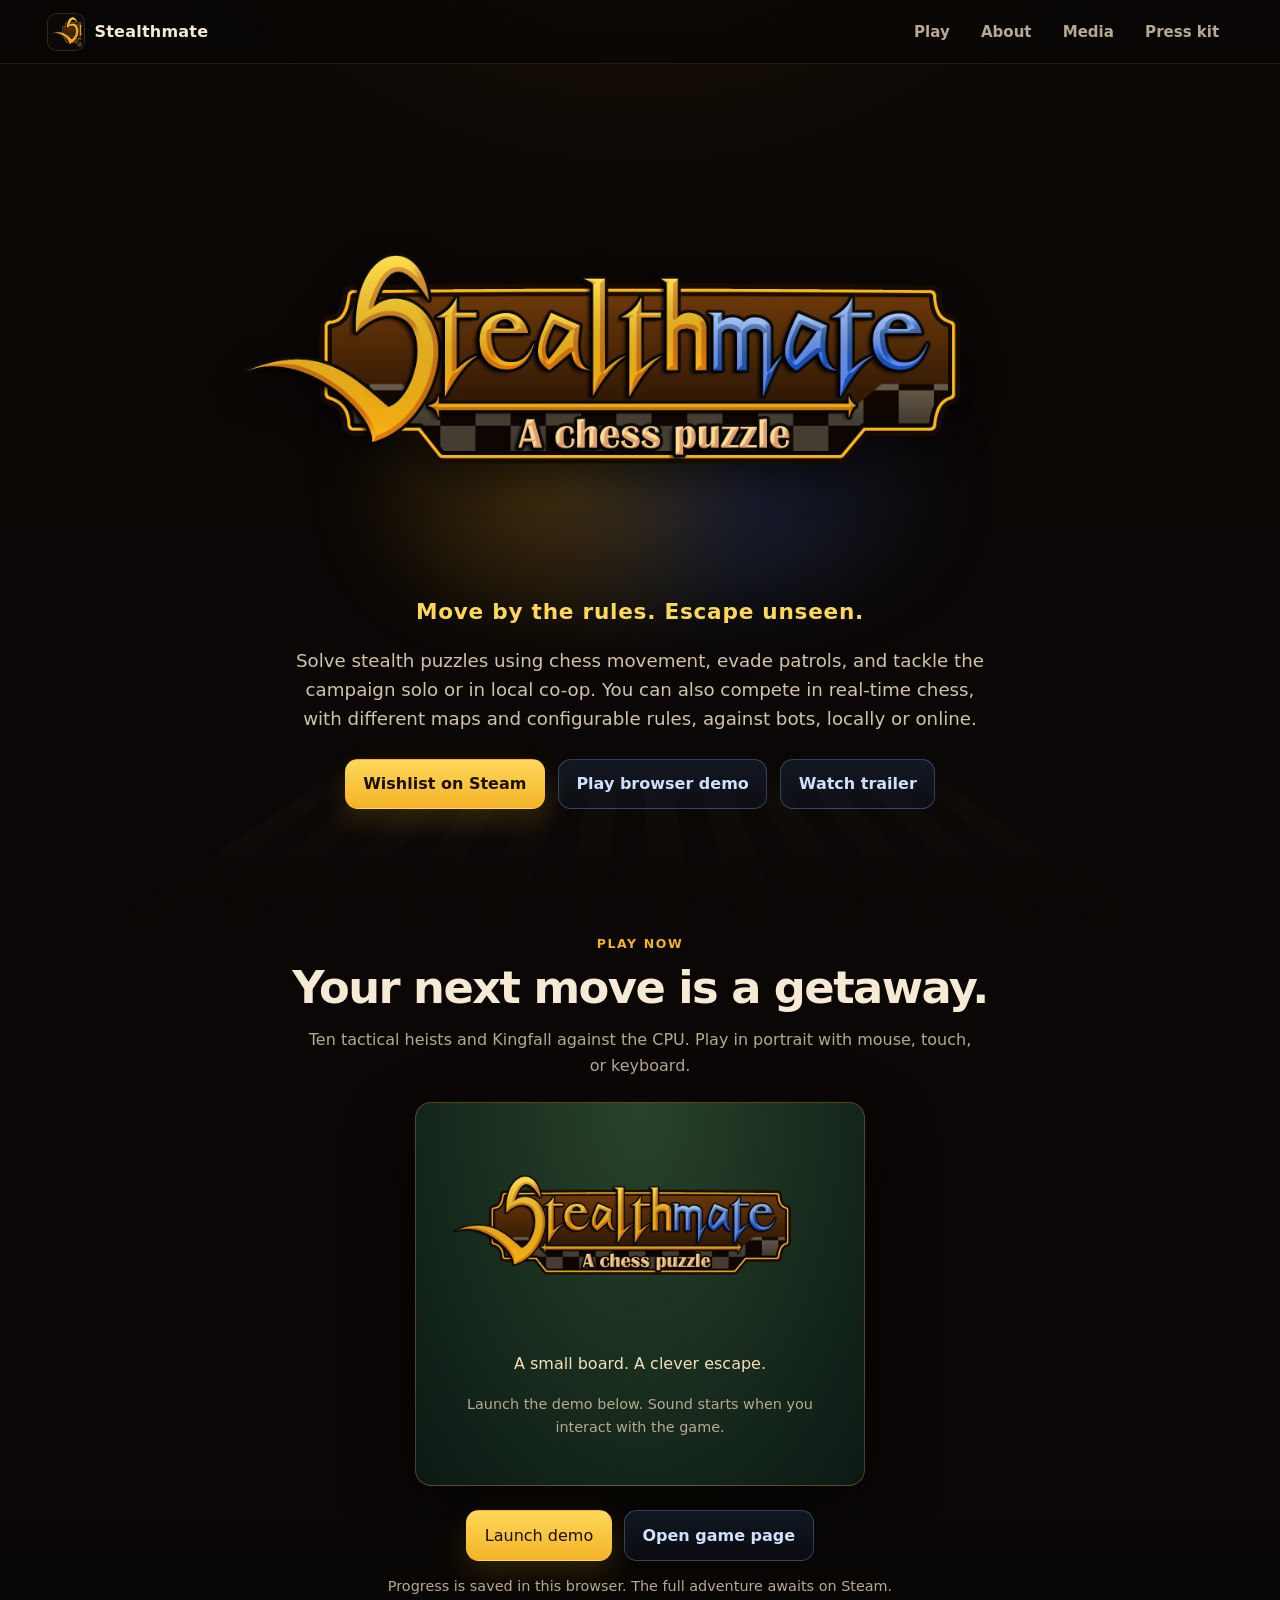
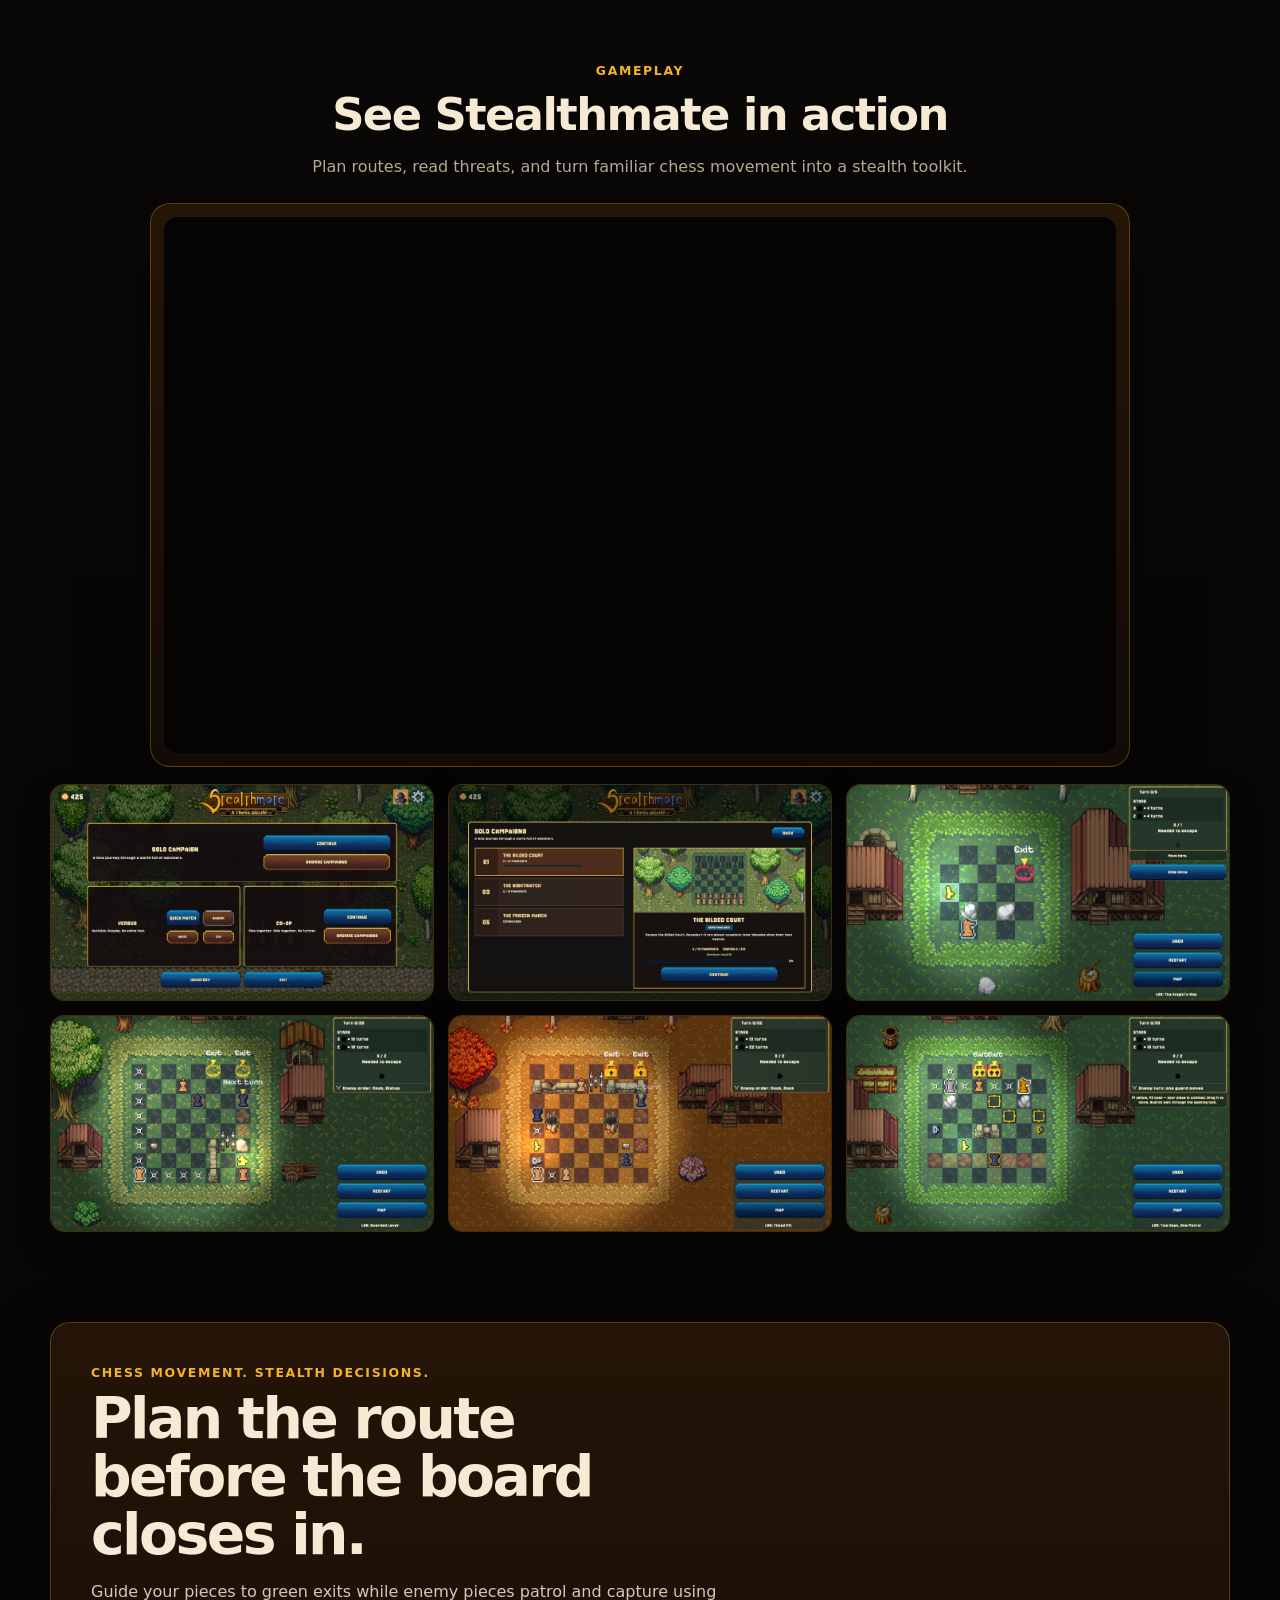
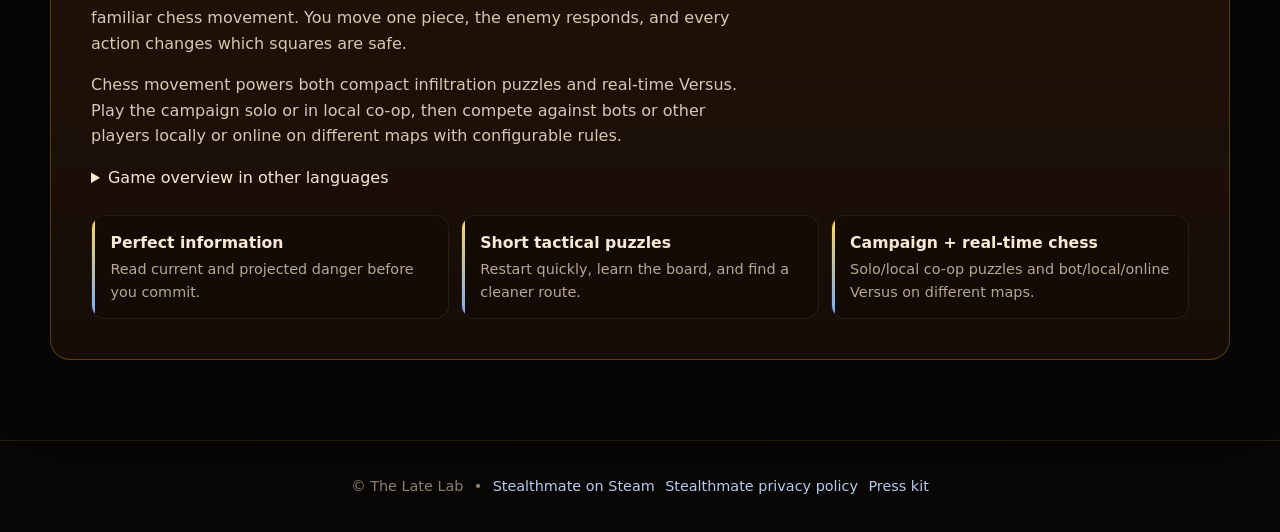
==== commit d82d8521: "Update localized game overview and remove daily challenge claims" ====
--- a/index.html
+++ b/index.html
@@ -4,13 +4,13 @@
   <meta charset="utf-8">
   <meta name="viewport" content="width=device-width, initial-scale=1">
   <title>Stealthmate — A Chess Puzzle</title>
-  <meta name="description" content="A compact turn-based stealth puzzle game built around familiar chess movement. Move by the rules. Escape unseen.">
+  <meta name="description" content="Stealth puzzles solo or in local co-op, plus real-time chess against bots, locally or online, with different maps and configurable rules.">
   <meta name="theme-color" content="#0d0906">
   <link rel="canonical" href="https://thelatelab.com/">
   <link rel="icon" type="image/png" href="assets/favicon.png">
   <meta property="og:type" content="website">
   <meta property="og:title" content="Stealthmate — A Chess Puzzle">
-  <meta property="og:description" content="Move by the rules. Escape unseen. A turn-based stealth puzzle game built around familiar chess movement.">
+  <meta property="og:description" content="Stealth puzzles solo or in local co-op, plus real-time chess against bots, locally or online, with different maps and configurable rules.">
   <meta property="og:url" content="https://thelatelab.com/">
   <meta property="og:image" content="https://thelatelab.com/assets/social-preview.jpg">
   <meta name="twitter:card" content="summary_large_image">
@@ -47,8 +47,9 @@
       >
       <p class="tagline">Move by the rules. Escape unseen.</p>
       <p class="hero-copy">
-        A compact turn-based stealth puzzle game where familiar chess movement becomes
-        the language of infiltration, prediction, and escape.
+        Solve stealth puzzles using chess movement, evade patrols, and tackle the campaign
+        solo or in local co-op. You can also compete in real-time chess, with different
+        maps and configurable rules, against bots, locally or online.
       </p>
       <div class="hero-actions">
         <a class="button button-primary" href="https://store.steampowered.com/app/5141490/Stealthmate_A_chess_puzzle/">Wishlist on Steam</a>
@@ -129,11 +130,20 @@
           action changes which squares are safe.
         </p>
         <p>
-          Stealthmate is not traditional chess: there are no armies or checkmates.
-          Chess rules provide a readable movement system for short, deterministic
-          infiltration puzzles.
+          Chess movement powers both compact infiltration puzzles and real-time Versus.
+          Play the campaign solo or in local co-op, then compete against bots or other
+          players locally or online on different maps with configurable rules.
         </p>
 
+        <details>
+          <summary>Game overview in other languages</summary>
+          <p lang="fr"><strong>Français</strong> — Résolvez des énigmes d’infiltration avec les déplacements des échecs, évitez les patrouilles et jouez la campagne en solo ou en coopération locale. Affrontez aussi des bots ou d’autres joueurs aux échecs en temps réel, en local ou en ligne, sur différents plateaux aux règles configurables.</p>
+          <p lang="it"><strong>Italiano</strong> — Risolvi enigmi furtivi con i movimenti degli scacchi, evita le pattuglie e affronta la campagna da solo o in cooperativa locale. Sfida anche bot o altri giocatori a scacchi in tempo reale, in locale o online, su diverse mappe con regole configurabili.</p>
+          <p lang="de"><strong>Deutsch</strong> — Löse Schleichrätsel mit Schachzügen, weiche Patrouillen aus und spiele die Kampagne allein oder im lokalen Koop. Spiele außerdem Echtzeit-Schach gegen Bots, lokal oder online, auf verschiedenen Karten mit anpassbaren Regeln.</p>
+          <p lang="es-ES"><strong>Español de España</strong> — Resuelve puzles de sigilo con movimientos de ajedrez, escapa de patrullas y supera la campaña en solitario o en cooperativo local. También puedes competir en ajedrez en tiempo real, con distintos mapas y reglas configurables, contra bots, en local o en línea.</p>
+          <p lang="es-419"><strong>Español de Latinoamérica</strong> — Resuelve puzles de sigilo con movimientos de ajedrez, evade patrullas y supera la campaña en solitario o en cooperativo local. También puedes competir en ajedrez en tiempo real, con distintos mapas y reglas configurables, contra bots, en local o en línea.</p>
+          <p lang="pt-BR"><strong>Português brasileiro</strong> — Resolva quebra-cabeças de furtividade com movimentos de xadrez, evite patrulhas e jogue a campanha sozinho ou em cooperação local. Dispute também xadrez em tempo real contra bots, localmente ou online, em mapas variados com regras configuráveis.</p>
+        </details>
         <div class="feature-list" aria-label="Game features">
           <div class="feature">
             <strong>Perfect information</strong>
@@ -144,8 +154,8 @@
             <span>Restart quickly, learn the board, and find a cleaner route.</span>
           </div>
           <div class="feature">
-            <strong>Campaign + Daily Challenges</strong>
-            <span>Authored puzzles alongside repeatable daily play.</span>
+            <strong>Campaign + real-time chess</strong>
+            <span>Solo/local co-op puzzles and bot/local/online Versus on different maps.</span>
           </div>
         </div>
       </article>
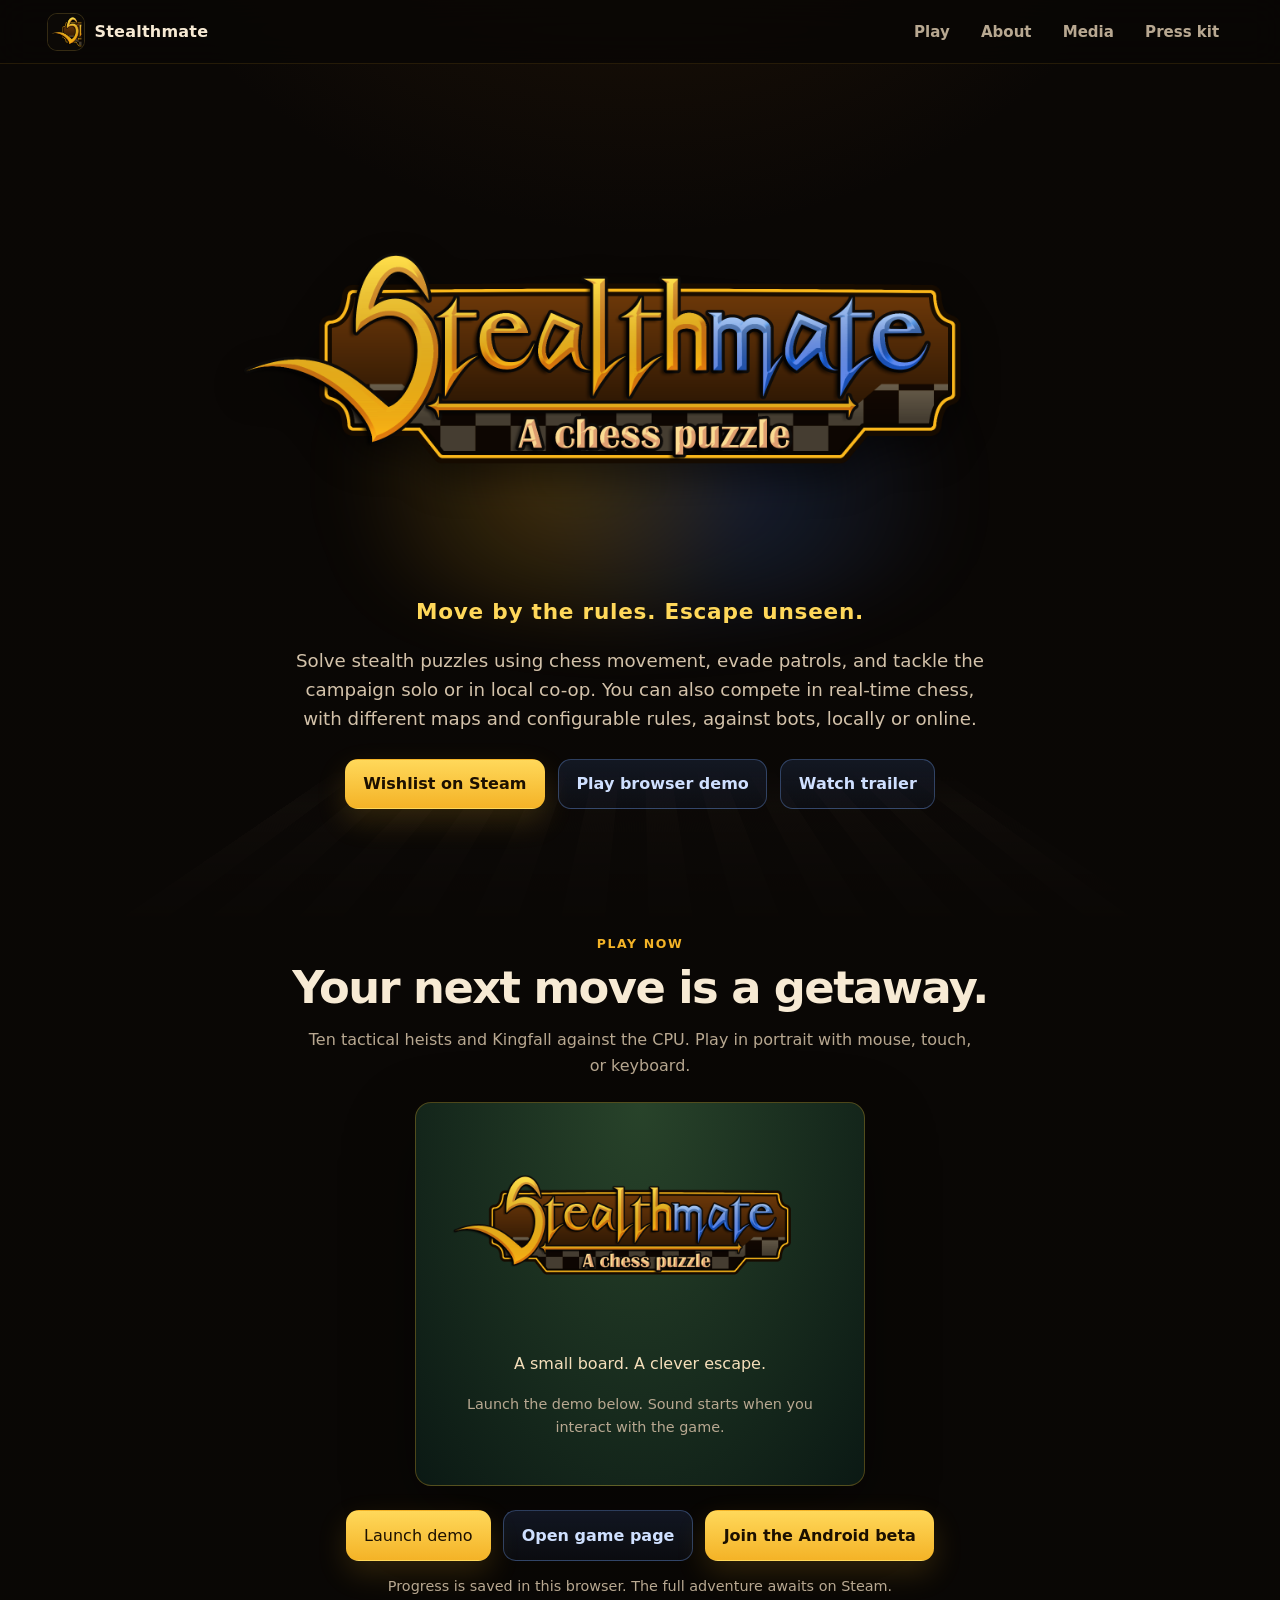
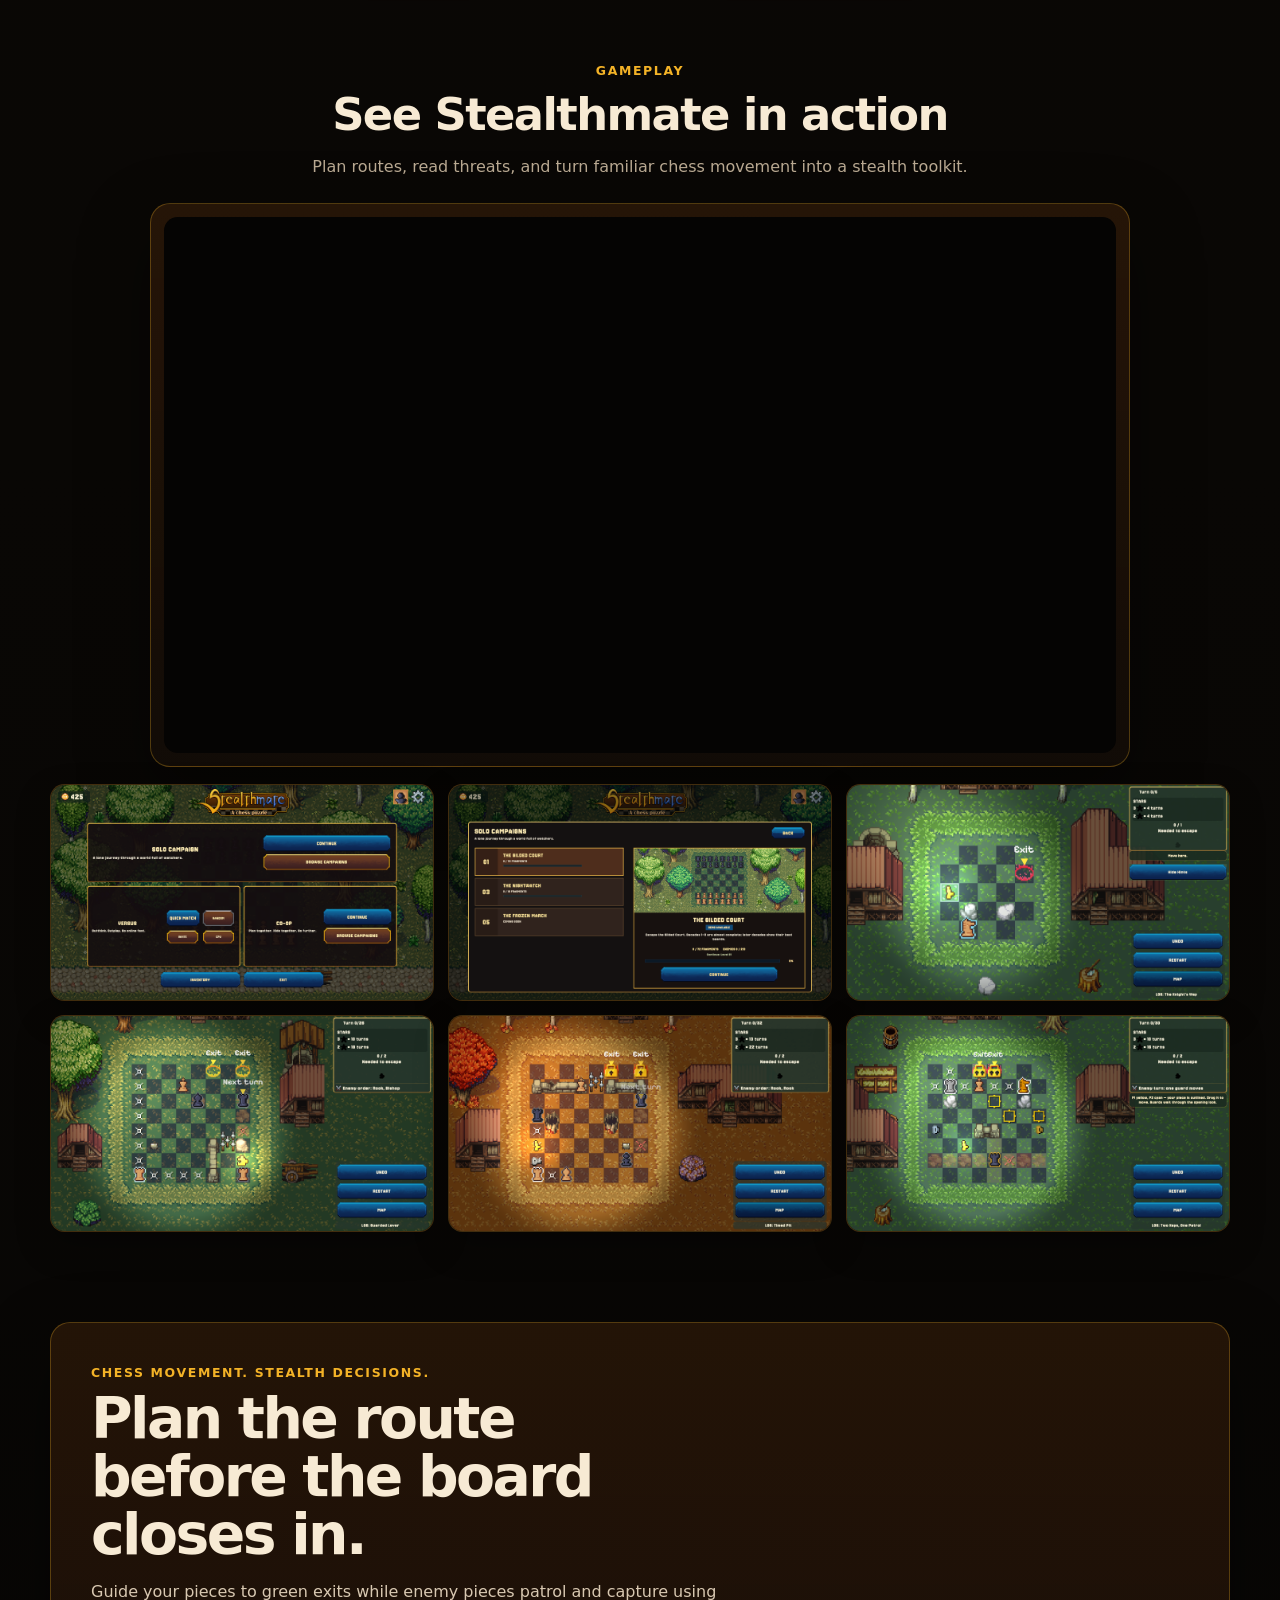
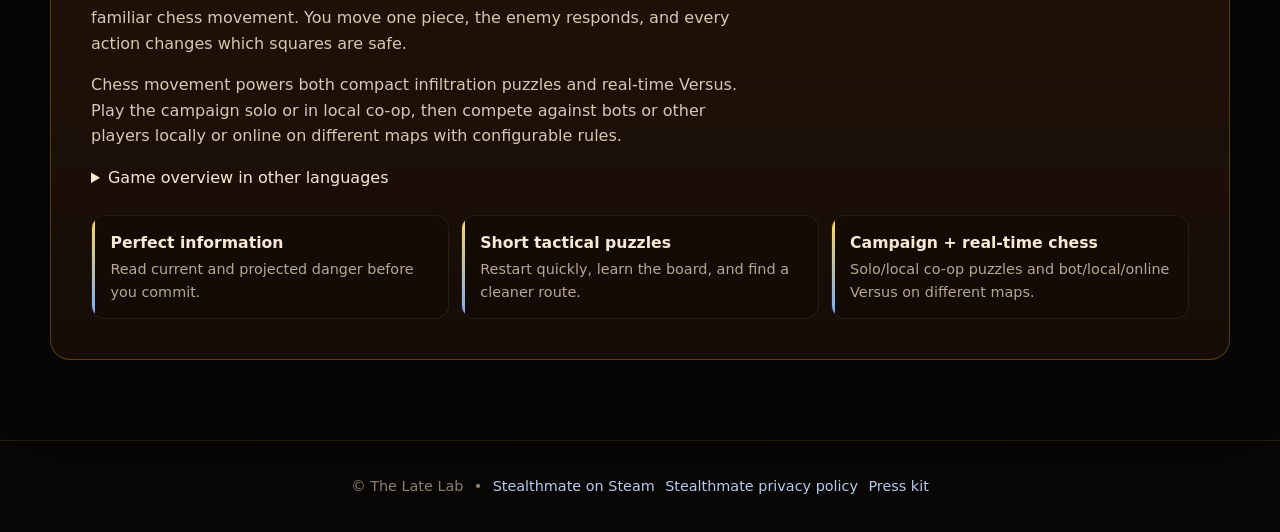
==== commit 7101073d: "Add private Android beta signup through Google Forms" ====
--- a/index.html
+++ b/index.html
@@ -75,6 +75,7 @@
         <button class="button button-primary" id="launch-demo" type="button">Launch demo</button>
         <button class="button button-secondary" id="fullscreen-demo" type="button" hidden>Fullscreen</button>
         <a class="button button-secondary" href="/play/stealthmate/">Open game page</a>
+        <a class="button button-primary" href="/stealthmate/beta/">Join the Android beta</a>
       </div>
       <noscript><p><a href="/play/stealthmate/">Play the demo on its own page.</a></p></noscript>
       <p class="demo-note">Progress is saved in this browser. The full adventure awaits on Steam.</p>
@@ -99,23 +100,23 @@
       </div>
 
       <div class="screenshot-grid" aria-label="Stealthmate gameplay screenshots">
-        <a href="assets/Image%20Sequence_001_0000.png" class="screenshot-card">
-          <img src="assets/Image%20Sequence_001_0000.png" alt="Stealthmate main menu with Solo Campaign, Versus and Co-op modes" width="1920" height="1080" loading="lazy">
+        <a href="assets/stealthmate-screenshot-01-main-menu.png" class="screenshot-card">
+          <img src="assets/stealthmate-screenshot-01-main-menu.png" alt="Stealthmate main menu with Solo Campaign, Versus and Co-op modes" width="1920" height="1080" loading="lazy">
         </a>
-        <a href="assets/Image%20Sequence_001_0172.png" class="screenshot-card">
-          <img src="assets/Image%20Sequence_001_0172.png" alt="Solo campaign selection showing The Gilded Court, The Nightwatch and The Frozen March" width="1920" height="1080" loading="lazy">
+        <a href="assets/stealthmate-screenshot-02-campaign-select.png" class="screenshot-card">
+          <img src="assets/stealthmate-screenshot-02-campaign-select.png" alt="Solo campaign selection showing The Gilded Court, The Nightwatch and The Frozen March" width="1920" height="1080" loading="lazy">
         </a>
-        <a href="assets/Image%20Sequence_001_0585.png" class="screenshot-card">
-          <img src="assets/Image%20Sequence_001_0585.png" alt="A knight sneaking toward the exit on a small forest board" width="1920" height="1080" loading="lazy">
+        <a href="assets/stealthmate-screenshot-03-knight-escape.png" class="screenshot-card">
+          <img src="assets/stealthmate-screenshot-03-knight-escape.png" alt="A knight sneaking toward the exit on a small forest board" width="1920" height="1080" loading="lazy">
         </a>
-        <a href="assets/Image%20Sequence_002_0000.png" class="screenshot-card">
-          <img src="assets/Image%20Sequence_002_0000.png" alt="Guarded Lever puzzle with enemy rook and bishop patrolling near two exits" width="1920" height="1080" loading="lazy">
+        <a href="assets/stealthmate-screenshot-04-guarded-lever.png" class="screenshot-card">
+          <img src="assets/stealthmate-screenshot-04-guarded-lever.png" alt="Guarded Lever puzzle with enemy rook and bishop patrolling near two exits" width="1920" height="1080" loading="lazy">
         </a>
-        <a href="assets/Image%20Sequence_002_0072.png" class="screenshot-card">
-          <img src="assets/Image%20Sequence_002_0072.png" alt="Timed Pit puzzle on an autumn board with locked exits and enemy rooks" width="1920" height="1080" loading="lazy">
+        <a href="assets/stealthmate-screenshot-05-timed-pit.png" class="screenshot-card">
+          <img src="assets/stealthmate-screenshot-05-timed-pit.png" alt="Timed Pit puzzle on an autumn board with locked exits and enemy rooks" width="1920" height="1080" loading="lazy">
         </a>
-        <a href="assets/Image%20Sequence_002_0467.png" class="screenshot-card">
-          <img src="assets/Image%20Sequence_002_0467.png" alt="Two Keys, One Patrol co-op puzzle with keys, locked exits and a guard rook" width="1920" height="1080" loading="lazy">
+        <a href="assets/stealthmate-screenshot-06-coop-two-keys.png" class="screenshot-card">
+          <img src="assets/stealthmate-screenshot-06-coop-two-keys.png" alt="Two Keys, One Patrol co-op puzzle with keys, locked exits and a guard rook" width="1920" height="1080" loading="lazy">
         </a>
       </div>
     </section>
